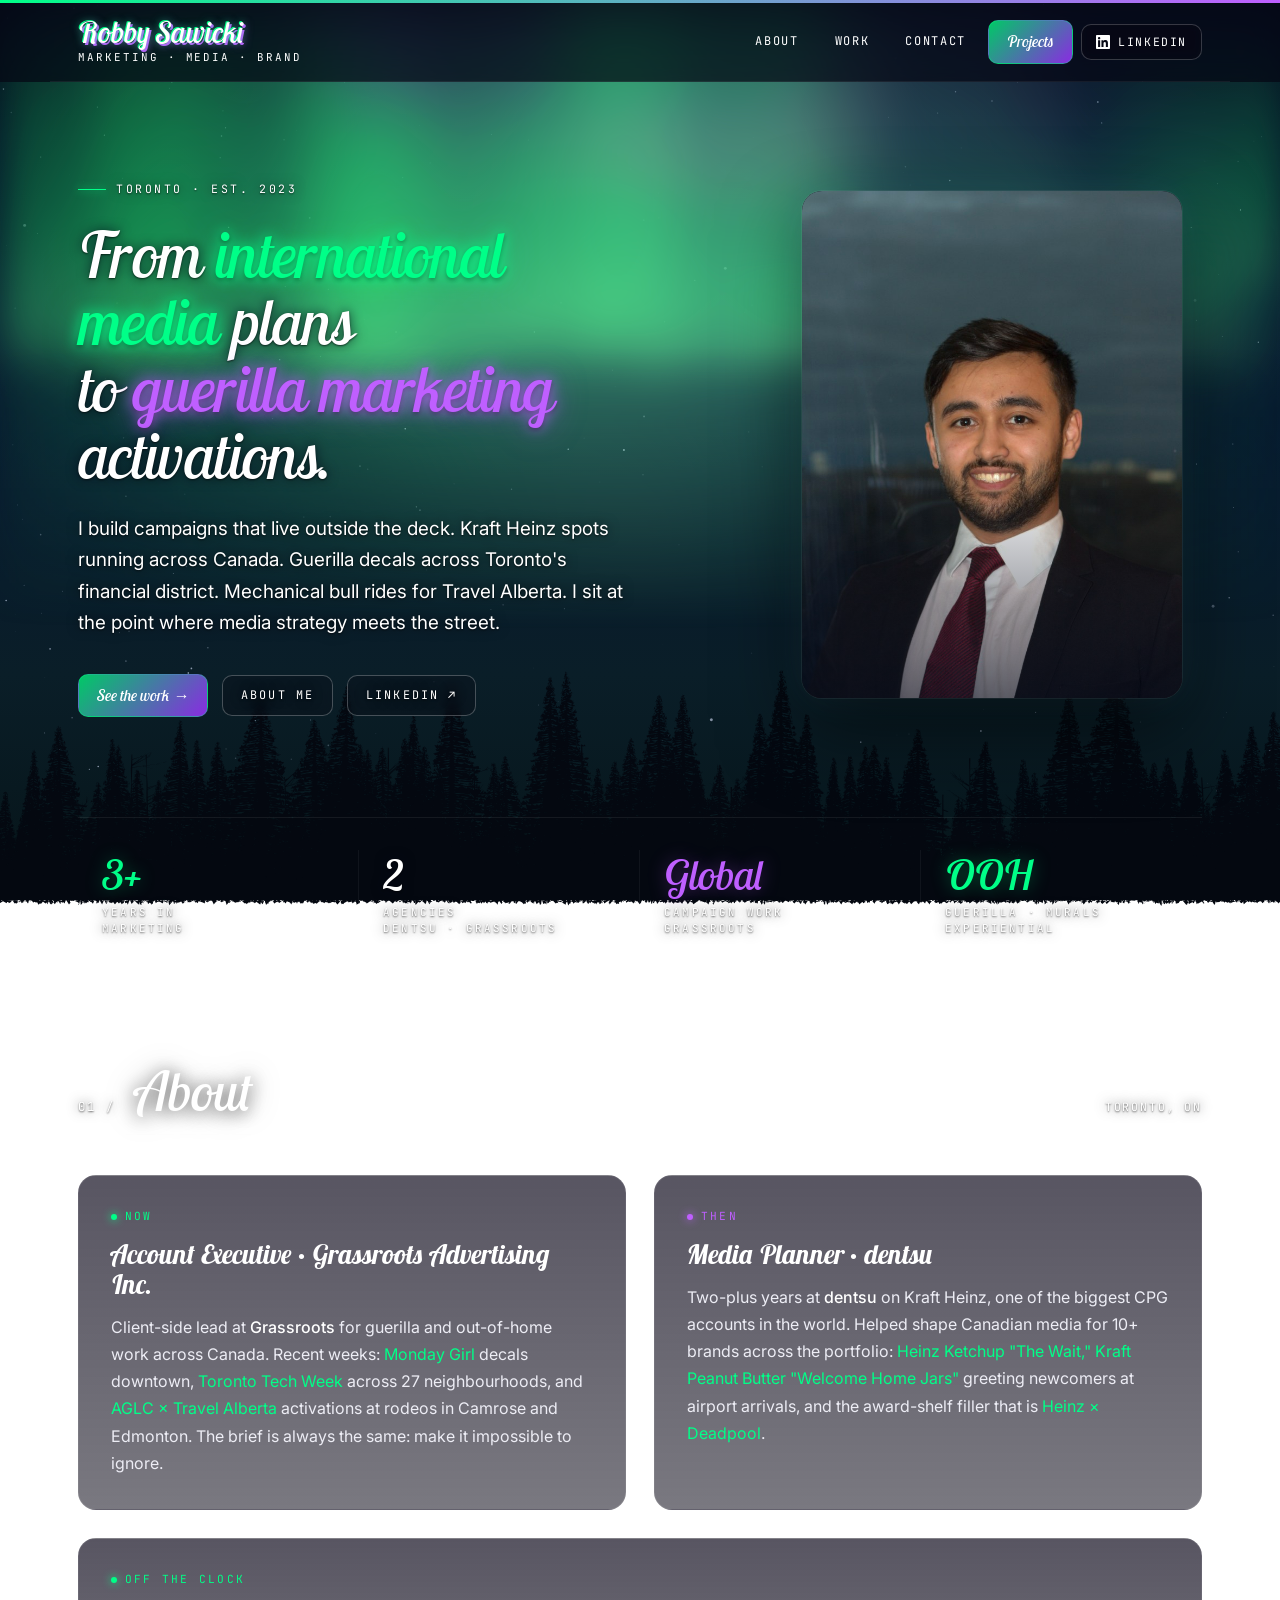
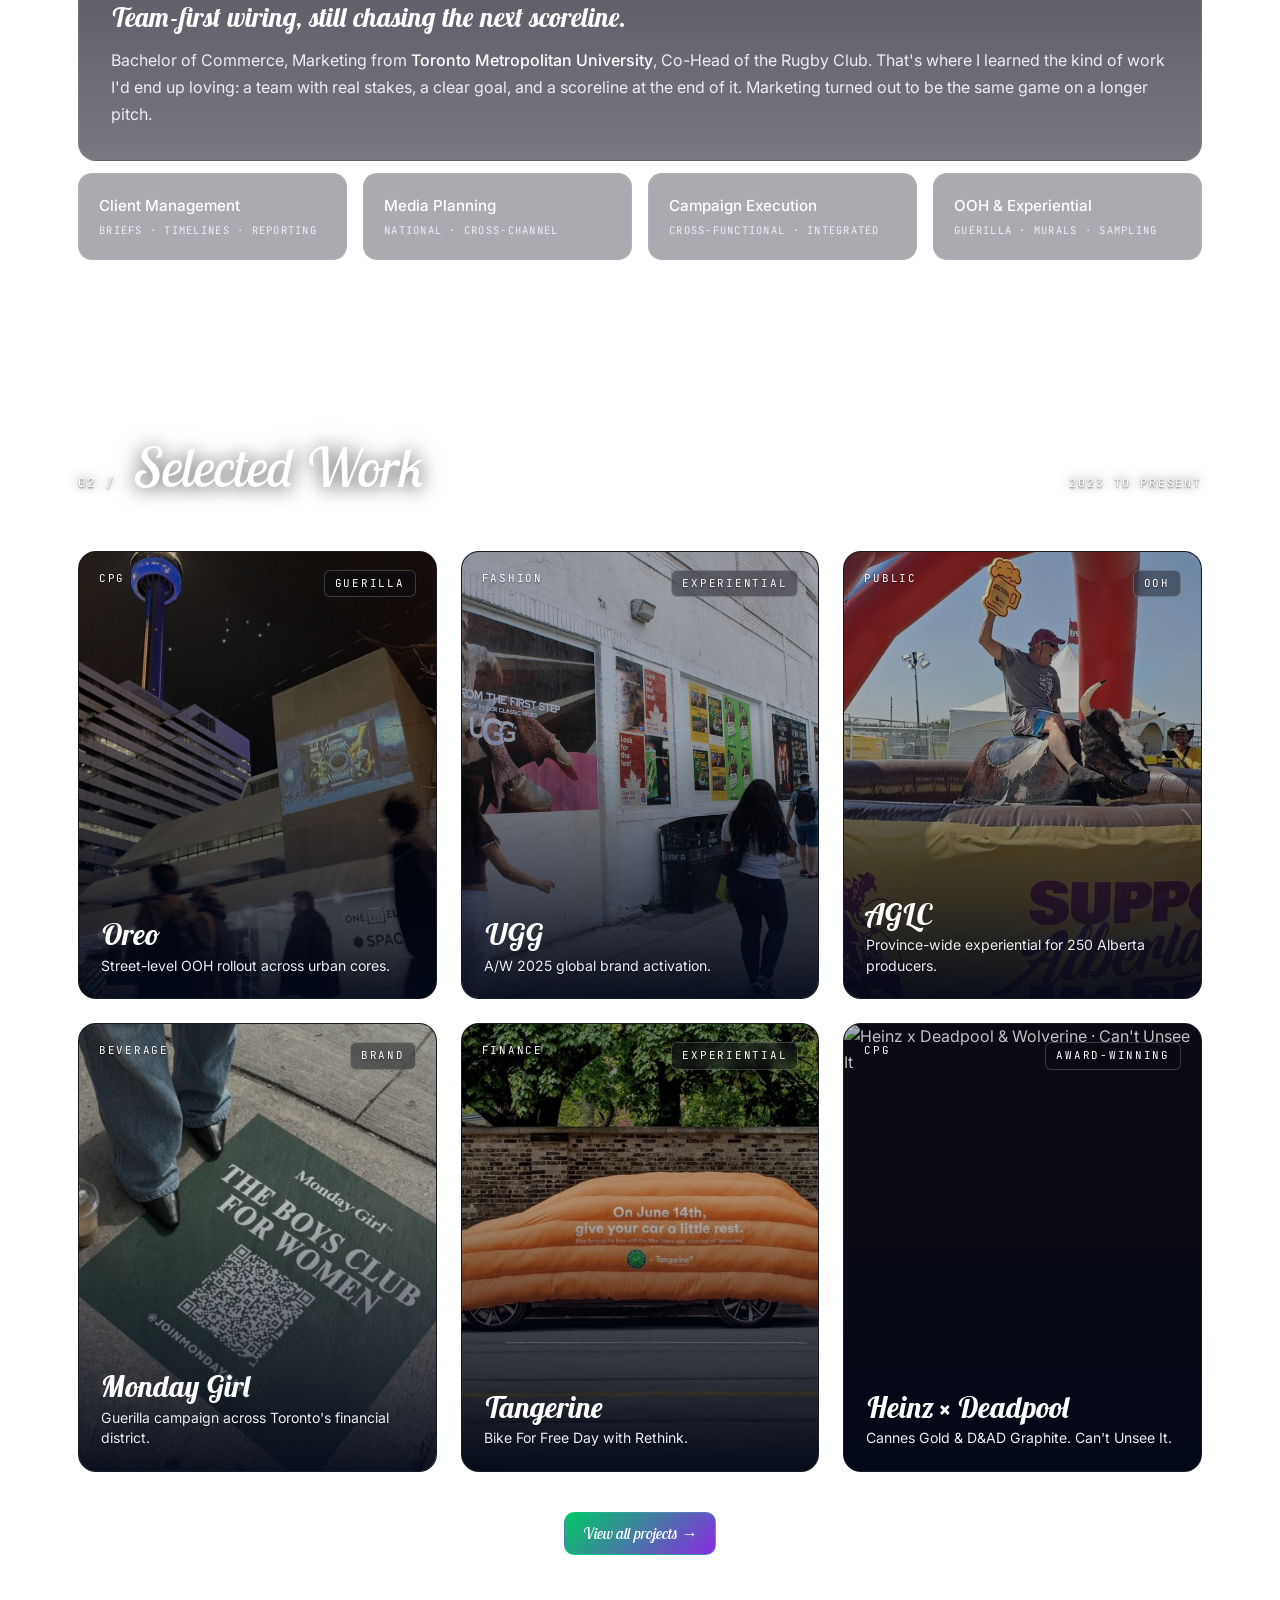
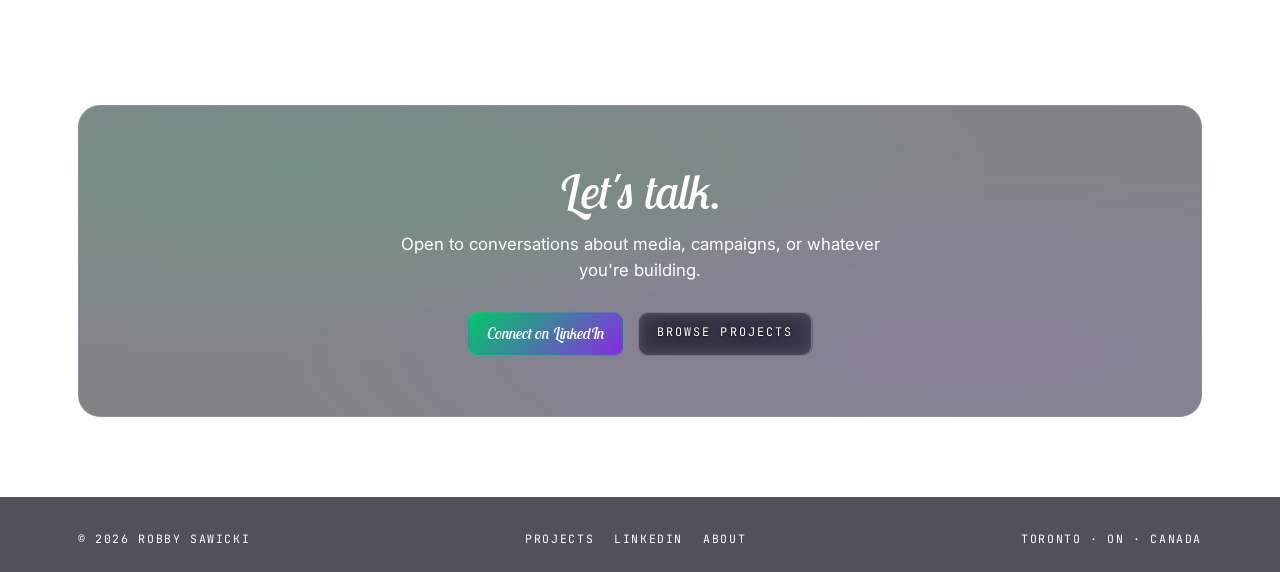
==== index.html @ 37fea734 "Make Robby Sawicki brand name clickable on projects page, link to top of home" ====
<!DOCTYPE html>
<html lang="en">
<head>
    <meta charset="UTF-8">
    <meta name="viewport" content="width=device-width, initial-scale=1.0">
    <title>Robby Sawicki · Marketing Strategy & Brand Work</title>

    <link rel="icon" href="data:image/svg+xml,<svg xmlns='http://www.w3.org/2000/svg' width='128' height='128' viewBox='0 0 128 128'><defs><filter id='g' x='-50%25' y='-50%25' width='200%25' height='200%25'><feDropShadow dx='3' dy='-3' stdDeviation='3' flood-color='%2300ff88' flood-opacity='0.95'/><feDropShadow dx='-3' dy='3' stdDeviation='3' flood-color='%23bf5fff' flood-opacity='0.95'/></filter></defs><circle cx='64' cy='64' r='64' fill='%230a0a0f'/><path d='M59.86 39.29L69.94 37.94L65.44 58.91L67.78 58.91Q70.93 58.91 73.59 57.43Q76.24 55.94 78.22 53.60Q80.20 51.26 81.28 48.38Q82.36 45.50 82.36 42.80L82.36 42.80Q82.36 40.82 81.73 39.02Q81.10 37.22 79.62 35.83Q78.13 34.43 75.61 33.58Q73.09 32.72 69.22 32.72L69.22 32.72Q64.36 32.72 60.04 34.30Q55.72 35.87 52.48 38.80Q49.24 41.72 47.35 45.95Q45.46 50.18 45.46 55.49L45.46 55.49Q45.46 58.64 45.78 59.81Q46.09 60.98 46.54 61.61L46.54 61.61Q44.92 61.61 43.39 61.16Q41.86 60.71 40.65 59.72Q39.43 58.73 38.71 57.16Q37.99 55.58 37.99 53.33L37.99 53.33Q37.99 48.65 40.69 44.38Q43.39 40.10 47.94 36.77Q52.48 33.44 58.33 31.46Q64.18 29.48 70.39 29.48L70.39 29.48Q75.16 29.48 78.85 30.65Q82.54 31.82 85.02 33.80Q87.49 35.78 88.75 38.44Q90.01 41.09 90.01 43.97L90.01 43.97Q90.01 48.20 87.36 52.39Q84.70 56.57 79.66 59.18L79.66 59.18Q83.62 60.08 85.06 62.51Q86.50 64.94 86.50 68.36L86.50 68.36Q86.50 71.06 85.83 74.17Q85.15 77.27 84.30 80.28Q83.44 83.30 82.77 86.05Q82.09 88.79 82.09 90.86L82.09 90.86Q82.09 93.11 83.03 94.73Q83.98 96.35 85.60 96.98L85.60 96.98Q82.72 97.79 80.97 98.15Q79.21 98.51 77.59 98.51L77.59 98.51Q74.17 98.51 72.69 96.62Q71.20 94.73 71.20 92.66L71.20 92.66Q71.20 90.32 72.01 87.31Q72.82 84.29 73.81 81.09Q74.80 77.90 75.61 74.84Q76.42 71.78 76.42 69.35L76.42 69.35Q76.42 65.12 74.58 63.59Q72.73 62.06 69.85 62.06L69.85 62.06Q68.86 62.06 67.33 62.24Q65.80 62.42 64.63 62.69L64.63 62.69L57.34 96.98L47.44 96.98L59.86 39.29Z' fill='white' filter='url(%23g)'/></svg>">

    <link rel="preconnect" href="https://fonts.googleapis.com">
    <link rel="preconnect" href="https://fonts.gstatic.com" crossorigin>
    <link href="https://fonts.googleapis.com/css2?family=Lobster+Two:ital@1&family=Inter:wght@300;400;500;600;700&family=JetBrains+Mono:wght@400;500&display=block" rel="stylesheet">

    <style>
        *, *::before, *::after { box-sizing: border-box; }

        :root {
            --green: #00ff88;
            --purple: #bf5fff;
            --ink-0: #020818;
            --ink-1: #0a1128;
            --ink-2: #110d1f;
            --ink-3: #1a1430;
            --line: #2a2a40;
            --text: #ffffff;
            --text-soft: #ededf5;
            --text-dim: #d8d8e5;
            --outdoor-shadow: 0 1px 2px rgba(0,0,0,0.6), 0 0 12px rgba(2,8,24,0.7);
        }

        /* Floating text — anywhere NOT inside .about-card / .skill / .project-card / .cta-band / .sticky-header / .site-footer gets a shadow for legibility against the aurora */
        .hero .lede, .eyebrow, .stat-num, .stat-label,
        .section-num, .section-meta, .portrait-caption,
        .hero h1, .ghost-btn {
            text-shadow: var(--outdoor-shadow);
        }

        html, body { margin: 0; padding: 0; }

        body {
            background: linear-gradient(180deg, #020818 0%, #041028 15%, #061830 35%, #081a2e 55%, #0a1e28 75%, #061418 100%);
            background-attachment: fixed;
            font-family: 'Inter', sans-serif;
            color: var(--text);
            -webkit-font-smoothing: antialiased;
            line-height: 1.6;
        }

        a { color: inherit; }

        /* Canvas + SVG backgrounds stay identical to original */
        .bg-layer { position: fixed; left: 0; top: 0; pointer-events: none; }

        /* ====== STICKY HEADER ====== */
        .sticky-header::before {
            content: '';
            display: block;
            height: 3px;
            background: linear-gradient(to right, var(--green), var(--purple), var(--green));
            background-size: 200% 100%;
            animation: shimmer 3s linear infinite;
        }

        @keyframes shimmer {
            0%   { background-position: 0% 0%; }
            100% { background-position: 200% 0%; }
        }

        .sticky-header {
            position: sticky;
            top: 0;
            z-index: 100;
            background: rgba(6, 8, 20, 0.72);
            backdrop-filter: blur(14px) saturate(1.2);
            -webkit-backdrop-filter: blur(14px) saturate(1.2);
        }

        .header-container {
            max-width: 1180px;
            margin: 0 auto;
            display: flex;
            justify-content: space-between;
            align-items: center;
            padding: 14px 28px;
            border-bottom: 1px solid rgba(255,255,255,0.06);
        }

        .brand {
            display: flex;
            flex-direction: column;
            gap: 2px;
        }

        .brand-name {
            font-family: 'Lobster Two', serif;
            font-style: italic;
            font-weight: 400;
            font-size: 1.9rem;
            line-height: 1;
            color: #fff;
            text-shadow:
                -1.5px -1.5px 0 var(--green),
                -1.5px -1.5px 8px rgba(0,255,136,0.55),
                 1.5px  1.5px 0 var(--purple),
                 1.5px  1.5px 8px rgba(191,95,255,0.55);
        }

        .brand-tag {
            font-family: 'JetBrains Mono', monospace;
            font-size: 0.68rem;
            letter-spacing: 0.18em;
            text-transform: uppercase;
            color: #ffffff;
        }

        .nav {
            display: flex;
            align-items: center;
            gap: 8px;
        }

        .nav-link {
            font-family: 'JetBrains Mono', monospace;
            font-size: 0.75rem;
            letter-spacing: 0.14em;
            text-transform: uppercase;
            text-decoration: none;
            color: #ffffff;
            padding: 10px 14px;
            border-radius: 8px;
            transition: color 0.25s ease, background 0.25s ease;
        }

        .nav-link:hover { color: #fff; background: rgba(255,255,255,0.04); }

        .neon-btn {
            font-family: 'Lobster Two', serif;
            font-style: italic;
            font-size: 1rem;
            padding: 8px 18px;
            text-decoration: none;
            color: #fff;
            border-radius: 10px;
            background: linear-gradient(135deg, #00c966, #8a2be2);
            border: 1px solid rgba(0,255,136,0.3);
            transition: all 0.3s ease;
            display: inline-flex;
            align-items: center;
            gap: 8px;
        }

        .neon-btn:hover {
            filter: brightness(1.2);
            box-shadow: 0 0 18px rgba(0,255,136,0.6), 0 0 18px rgba(191,95,255,0.6);
            transform: translateY(-2px);
        }

        .linkedin-pill {
            display: inline-flex;
            align-items: center;
            gap: 8px;
            padding: 8px 14px;
            border-radius: 10px;
            border: 1px solid rgba(255,255,255,0.2);
            background: rgba(10,10,20,0.35);
            backdrop-filter: blur(6px);
            font-family: 'JetBrains Mono', monospace;
            font-size: 0.72rem;
            letter-spacing: 0.14em;
            text-transform: uppercase;
            text-decoration: none;
            color: #ffffff;
            transition: all 0.25s ease;
        }
        .linkedin-pill:hover {
            color: #fff;
            border-color: rgba(0,255,136,0.45);
            box-shadow: 0 0 14px rgba(0,255,136,0.25);
        }
        .linkedin-pill svg { width: 14px; height: 14px; }

        /* ====== LAYOUT ====== */
        main { position: relative; z-index: 2; }

        .wrap {
            max-width: 1180px;
            margin: 0 auto;
            padding: 0 28px;
        }

        /* ====== HERO ====== */
        .hero {
            padding: 90px 0 80px;
            display: grid;
            grid-template-columns: 1.35fr 0.9fr;
            gap: 72px;
            align-items: center;
        }

        .eyebrow {
            display: inline-flex;
            align-items: center;
            gap: 10px;
            font-family: 'JetBrains Mono', monospace;
            font-size: 0.72rem;
            letter-spacing: 0.22em;
            text-transform: uppercase;
            color: #ffffff;
            margin-bottom: 22px;
        }
        .eyebrow::before {
            content: '';
            width: 28px;
            height: 1px;
            background: var(--green);
            box-shadow: 0 0 8px var(--green);
        }

        .hero h1 {
            font-family: 'Lobster Two', serif;
            font-style: italic;
            font-weight: 400;
            font-size: clamp(2.6rem, 5vw, 4.4rem);
            line-height: 1.05;
            margin: 0 0 24px;
            color: #fff;
            letter-spacing: -0.01em;
            text-wrap: balance;
        }

        .hero h1 .accent-g {
            color: #00ff88;
            text-shadow:
              0 0 14px rgba(0,255,136,0.9),
              0 0 32px rgba(0,255,136,0.55),
              0 2px 4px rgba(0,0,0,0.5);
        }
        .hero h1 .accent-p {
            color: #bf5fff;
            text-shadow:
              0 0 14px rgba(191,95,255,0.9),
              0 0 32px rgba(191,95,255,0.55),
              0 2px 4px rgba(0,0,0,0.5);
        }

        .hero .lede {
            font-size: 1.18rem;
            line-height: 1.65;
            color: #ffffff;
            max-width: 560px;
            margin: 0 0 36px;
            text-wrap: pretty;
        }

        .hero-cta {
            display: flex;
            gap: 14px;
            flex-wrap: wrap;
            align-items: center;
        }

        .ghost-btn {
            font-family: 'JetBrains Mono', monospace;
            font-size: 0.74rem;
            letter-spacing: 0.18em;
            text-transform: uppercase;
            padding: 10px 18px;
            text-decoration: none;
            color: #ffffff;
            border: 1px solid rgba(255,255,255,0.25);
            background: rgba(10,10,20,0.3);
            backdrop-filter: blur(6px);
            border-radius: 10px;
            transition: all 0.25s ease;
        }
        .ghost-btn:hover {
            color: #fff;
            border-color: rgba(191,95,255,0.45);
            box-shadow: 0 0 14px rgba(191,95,255,0.2);
        }

        /* ====== PORTRAIT ====== */
        .portrait-wrap {
            position: relative;
            aspect-ratio: 3/4;
            max-width: 380px;
            justify-self: center;
            width: 100%;
        }
        .portrait-frame {
            position: absolute;
            inset: 0;
            border-radius: 20px;
            overflow: hidden;
            background: #0a0a14;
            box-shadow:
                0 0 0 1px rgba(255,255,255,0.06),
                0 30px 80px rgba(0,0,0,0.55),
                0 0 40px rgba(0,255,136,0.08),
                0 0 40px rgba(191,95,255,0.08);
        }
        .portrait-frame img {
            width: 100%;
            height: 100%;
            object-fit: cover;
            object-position: center 22%;
            filter: saturate(1.05) contrast(1.03);
        }
        .portrait-frame::after {
            content: '';
            position: absolute;
            inset: 0;
            background: linear-gradient(180deg, transparent 55%, rgba(2,8,24,0.65) 100%);
            pointer-events: none;
        }
        /* corner ticks (disabled) */
        .portrait-wrap::before,
        .portrait-wrap::after {
            content: none;
            position: absolute;
            width: 24px;
            height: 24px;
            border: 1px solid var(--green);
            box-shadow: 0 0 10px rgba(0,255,136,0.35);
        }
        .portrait-wrap::before {
            top: -8px; left: -8px;
            border-right: none; border-bottom: none;
        }
        .portrait-wrap::after {
            bottom: -8px; right: -8px;
            border-left: none; border-top: none;
            border-color: var(--purple);
            box-shadow: 0 0 10px rgba(191,95,255,0.35);
        }

        .portrait-caption {
            position: absolute;
            left: -8px;
            bottom: -40px;
            font-family: 'JetBrains Mono', monospace;
            font-size: 0.7rem;
            letter-spacing: 0.2em;
            text-transform: uppercase;
            color: #ffffff;
        }
        .portrait-caption .dot {
            display: inline-block;
            width: 6px; height: 6px; border-radius: 50%;
            background: var(--green);
            box-shadow: 0 0 10px var(--green);
            margin-right: 8px;
            vertical-align: middle;
            animation: pulse 2.2s ease-in-out infinite;
        }
        @keyframes pulse {
            0%, 100% { opacity: 0.4; }
            50% { opacity: 1; }
        }

        /* ====== STATS STRIP ====== */
        .stats {
            display: grid;
            grid-template-columns: repeat(4, 1fr);
            gap: 0;
            padding: 32px 0;
            border-top: 1px solid rgba(255,255,255,0.07);
            border-bottom: 1px solid rgba(255,255,255,0.07);
            margin-top: 20px;
        }
        .stat {
            padding: 4px 24px;
            border-right: 1px solid rgba(255,255,255,0.05);
        }
        .stat:last-child { border-right: none; }
        .stat-num {
            font-family: 'Lobster Two', serif;
            font-style: italic;
            font-size: 2.6rem;
            line-height: 1;
            color: #fff;
            margin-bottom: 8px;
        }
        .stat-num.g { color: var(--green); text-shadow: 0 0 18px rgba(0,255,136,0.35); }
        .stat-num.p { color: var(--purple); text-shadow: 0 0 18px rgba(191,95,255,0.35); }
        .stat-label {
            font-family: 'JetBrains Mono', monospace;
            font-size: 0.68rem;
            letter-spacing: 0.2em;
            text-transform: uppercase;
            color: #ffffff;
            line-height: 1.5;
        }

        /* ====== SECTION HEADINGS ====== */
        .section {
            padding: 90px 0;
        }

        .section-head {
            display: flex;
            align-items: baseline;
            gap: 20px;
            margin-bottom: 40px;
            padding-bottom: 16px;
            border-bottom: 1px solid rgba(255,255,255,0.08);
        }
        .section-num {
            font-family: 'JetBrains Mono', monospace;
            font-size: 0.78rem;
            letter-spacing: 0.18em;
            color: #ffffff;
        }
        .section-title {
            font-family: 'Lobster Two', serif;
            font-style: italic;
            font-weight: 400;
            font-size: clamp(2.4rem, 4.5vw, 3.4rem);
            line-height: 1;
            margin: 0;
            color: #ffffff;
            text-shadow: 0 2px 18px rgba(0,0,0,0.55), 0 0 30px rgba(0,0,0,0.35);
        }
        .section-meta {
            margin-left: auto;
            font-family: 'JetBrains Mono', monospace;
            font-size: 0.72rem;
            letter-spacing: 0.16em;
            text-transform: uppercase;
            color: #ffffff;
        }

        /* ====== ABOUT ====== */
        .about-grid {
            display: grid;
            grid-template-columns: 1fr 1fr;
            gap: 28px;
        }
        .about-card {
            background: linear-gradient(180deg, rgba(17,13,31,0.7), rgba(12,10,24,0.55));
            border: 1px solid rgba(255,255,255,0.07);
            border-radius: 18px;
            padding: 32px;
            transition: all 0.35s ease;
            backdrop-filter: blur(8px);
            -webkit-backdrop-filter: blur(8px);
        }
        .about-card:hover {
            border-color: rgba(0,255,136,0.22);
            box-shadow: 0 0 28px rgba(0,255,136,0.08), 0 0 28px rgba(191,95,255,0.08);
            transform: translateY(-3px);
        }
        .about-card.wide { grid-column: 1 / -1; }

        .card-label {
            font-family: 'JetBrains Mono', monospace;
            font-size: 0.7rem;
            letter-spacing: 0.2em;
            text-transform: uppercase;
            color: var(--green);
            margin-bottom: 14px;
            display: flex;
            align-items: center;
            gap: 8px;
        }
        .card-label.p { color: var(--purple); }
        .card-label::before {
            content: '';
            width: 6px; height: 6px;
            border-radius: 50%;
            background: currentColor;
            box-shadow: 0 0 8px currentColor;
        }

        .card-title {
            font-family: 'Lobster Two', serif;
            font-style: italic;
            font-size: 1.7rem;
            color: #fff;
            margin: 0 0 14px;
            line-height: 1.1;
        }

        .card-body {
            color: #ededf5;
            font-size: 1rem;
            line-height: 1.7;
            margin: 0;
        }
        .card-body strong { color: #fff; font-weight: 500; }
        .card-body em { font-style: normal; color: var(--green); }

        /* ====== PROJECTS TEASER ====== */
        .projects-grid {
            display: grid;
            grid-template-columns: repeat(3, 1fr);
            gap: 24px;
        }

        .project-card {
            position: relative;
            aspect-ratio: 4/5;
            border-radius: 18px;
            overflow: hidden;
            cursor: pointer;
            background: #0a0a14;
            border: 1px solid rgba(255,255,255,0.06);
            transition: all 0.4s ease;
            text-decoration: none;
            display: block;
        }
        .project-card img {
            position: absolute;
            inset: 0;
            width: 100%; height: 100%;
            object-fit: cover;
            transition: transform 0.7s ease, filter 0.4s ease;
            filter: saturate(0.9) brightness(0.75);
        }
        .project-card::after {
            content: '';
            position: absolute;
            inset: 0;
            background: linear-gradient(180deg, transparent 40%, rgba(2,8,24,0.92) 100%);
            pointer-events: none;
            z-index: 1;
        }
        .project-card:hover img {
            transform: scale(1.05);
            filter: saturate(1.1) brightness(0.95);
        }
        .project-card:hover {
            border-color: rgba(0,255,136,0.3);
            box-shadow: 0 0 30px rgba(0,255,136,0.12), 0 0 30px rgba(191,95,255,0.12);
            transform: translateY(-4px);
        }

        .project-meta {
            position: absolute;
            top: 18px;
            left: 20px;
            right: 20px;
            z-index: 2;
            display: flex;
            justify-content: space-between;
            font-family: 'JetBrains Mono', monospace;
            font-size: 0.68rem;
            letter-spacing: 0.16em;
            text-transform: uppercase;
            color: #ffffff;
            text-shadow: 0 1px 2px rgba(0,0,0,0.5);
        }
        .project-meta .tag {
            padding: 4px 10px;
            border: 1px solid rgba(255,255,255,0.2);
            border-radius: 6px;
            backdrop-filter: blur(6px);
            background: rgba(10,10,20,0.4);
        }

        .project-info {
            position: absolute;
            bottom: 22px;
            left: 22px;
            right: 22px;
            z-index: 2;
        }
        .project-brand {
            font-family: 'Lobster Two', serif;
            font-style: italic;
            font-size: 1.9rem;
            color: #fff;
            margin: 0 0 6px;
            line-height: 1;
        }
        .project-desc {
            font-family: 'Inter', sans-serif;
            font-size: 0.88rem;
            color: #ededf5;
            margin: 0;
            line-height: 1.45;
            text-shadow: 0 1px 2px rgba(0,0,0,0.5);
        }
        .project-arrow {
            position: absolute;
            bottom: 22px;
            right: 22px;
            z-index: 2;
            width: 34px;
            height: 34px;
            border-radius: 50%;
            border: 1px solid rgba(255,255,255,0.2);
            display: flex; align-items: center; justify-content: center;
            color: #fff;
            transition: all 0.3s ease;
            opacity: 0;
            transform: translateX(-6px);
        }
        .project-card:hover .project-arrow {
            opacity: 1;
            transform: translateX(0);
            border-color: var(--green);
            background: rgba(0,255,136,0.12);
            box-shadow: 0 0 14px rgba(0,255,136,0.35);
        }

        .projects-all {
            display: flex;
            justify-content: center;
            margin-top: 40px;
        }

        /* ====== SKILLS ROW ====== */
        .skills {
            display: grid;
            grid-template-columns: repeat(4, 1fr);
            gap: 16px;
            margin-top: 12px;
        }
        .skill {
            padding: 20px;
            border: 1px solid rgba(255,255,255,0.07);
            border-radius: 14px;
            background: rgba(17,13,31,0.35);
            transition: all 0.3s ease;
        }
        .skill:hover {
            border-color: rgba(191,95,255,0.3);
            background: rgba(17,13,31,0.6);
        }
        .skill-name {
            font-family: 'Inter', sans-serif;
            font-weight: 500;
            color: #fff;
            font-size: 0.95rem;
            margin-bottom: 4px;
        }
        .skill-desc {
            font-family: 'JetBrains Mono', monospace;
            font-size: 0.66rem;
            letter-spacing: 0.12em;
            text-transform: uppercase;
            color: #ededf5;
            line-height: 1.5;
        }

        /* ====== CONTACT CTA ====== */
        .cta-band {
            margin: 60px 0 80px;
            padding: 60px 48px;
            border-radius: 22px;
            text-align: center;
            border: 1px solid rgba(255,255,255,0.08);
            background:
                radial-gradient(ellipse at 20% 20%, rgba(0,255,136,0.1), transparent 55%),
                radial-gradient(ellipse at 80% 80%, rgba(191,95,255,0.12), transparent 55%),
                rgba(6,8,20,0.5);
            backdrop-filter: blur(10px);
        }
        .cta-band h3 {
            font-family: 'Lobster Two', serif;
            font-style: italic;
            font-weight: 400;
            font-size: clamp(2rem, 4vw, 3rem);
            margin: 0 0 14px;
            color: #fff;
            line-height: 1.05;
        }
        .cta-band p {
            font-size: 1.05rem;
            color: #ffffff;
            max-width: 520px;
            margin: 0 auto 28px;
        }
        .cta-actions {
            display: inline-flex;
            gap: 14px;
            flex-wrap: wrap;
            justify-content: center;
        }

        /* ====== FOOTER ====== */
        .site-footer {
            position: relative;
            z-index: 2;
            padding: 32px 0 24px;
            border-top: 1px solid rgba(255,255,255,0.06);
            background: rgba(6,8,20,0.7);
            backdrop-filter: blur(10px);
        }
        .footer-row {
            display: flex;
            justify-content: space-between;
            align-items: center;
            max-width: 1180px;
            margin: 0 auto;
            padding: 0 28px;
            font-family: 'JetBrains Mono', monospace;
            font-size: 0.72rem;
            letter-spacing: 0.14em;
            text-transform: uppercase;
            color: #ffffff;
            gap: 20px;
            flex-wrap: wrap;
        }
        .footer-links { display: flex; gap: 20px; }
        .footer-links a { text-decoration: none; color: #ffffff; transition: color 0.25s; }
        .footer-links a:hover { color: var(--green); }

        /* ====== RESPONSIVE ====== */
        @media (max-width: 900px) {
            .hero {
                grid-template-columns: 1fr;
                gap: 48px;
                padding: 60px 0 50px;
            }
            .portrait-wrap { max-width: 300px; }
            .stats { grid-template-columns: repeat(2, 1fr); gap: 24px 0; }
            .stat { border-right: none; }
            .stat:nth-child(odd) { border-right: 1px solid rgba(255,255,255,0.05); }
            .about-grid { grid-template-columns: 1fr; }
            .projects-grid { grid-template-columns: 1fr 1fr; }
            .skills { grid-template-columns: repeat(2, 1fr); }
            .section { padding: 64px 0; }
            .header-container { padding: 12px 18px; }
            .brand-name { font-size: 1.5rem; }
            .brand-tag { display: none; }
            .nav-link { display: none; }
            .wrap { padding: 0 20px; }
        }
        @media (max-width: 560px) {
            .projects-grid { grid-template-columns: 1fr; }
            .skills { grid-template-columns: 1fr; }
            .section-head { flex-wrap: wrap; }
            .section-meta { margin-left: 0; width: 100%; }
            .cta-band { padding: 40px 24px; }
        }
    </style>
</head>
<body id="top">
<!-- Aurora Borealis Background (identical to original) -->
<canvas id="aurora-stars" class="bg-layer" style="width:100%;height:100%;z-index:0;"></canvas>
<canvas id="aurora-bg" class="bg-layer" style="width:100%;height:70vh;z-index:0;filter:blur(22px) saturate(1.15);-webkit-mask-image:linear-gradient(to bottom,black 0%,black 55%,transparent 100%);mask-image:linear-gradient(to bottom,black 0%,black 55%,transparent 100%);"></canvas>
<script>
(function(){
  var sc=document.getElementById('aurora-stars');
  var sctx=sc.getContext('2d');
  var c=document.getElementById('aurora-bg');
  var ctx=c.getContext('2d');
  var W,H,sW,sH,t=0;
  var SCALE=0.35;

  function resize(){
    W=window.innerWidth; H=window.innerHeight;
    sc.width=W; sc.height=H;
    var bgH=H*0.7;
    sW=Math.round(W*SCALE); sH=Math.round(bgH*SCALE);
    c.width=sW; c.height=sH;
  }
  resize();
  window.addEventListener('resize',resize);

  var stars=[];
  // Celestial pole BELOW the horizon (southern-sky effect): stars sweep
  // in arcs that cross the sky from one side to the other.
  var POLE = { x: 0.5, y: 1.35 };  // center-bottom, well below viewport
  var ROT_SPEED = 0.0000045;       // very slow, realistic drift

  // Pre-compute a generous max radius so annulus fully covers the visible sky
  // (furthest corner from pole). We'll use normalized-x units scaled by W.
  function maxVisibleRadius(){
    var aspect = (typeof W !== 'undefined' && W) ? (H/W) : 0.6;
    var corners = [[0,0],[1,0],[0,0.9],[1,0.9]];
    var max=0;
    for(var k=0;k<corners.length;k++){
      var dx=corners[k][0]-POLE.x;
      var dy=(corners[k][1]-POLE.y)/aspect; // convert screen y back to "x-units"
      var r=Math.sqrt(dx*dx+dy*dy);
      if(r>max) max=r;
    }
    return max;
  }

  // Twinkler array (declared before reseedAll references it)
  var twinklers=[];

  // Seed stars UNIFORMLY in polar space so rotational density is constant.
  // Uniform area: r = maxR * sqrt(rand). Angle: full 0..2π (we cull offscreen at draw time).
  var MAX_R = 1.8; // generous; recalc at first resize
  function seedStars(count, sizeMin, sizeMax, alphaMin, alphaMax, twMin, twRange){
    var out=[];
    for(var i=0;i<count;i++){
      var r0 = MAX_R * Math.sqrt(Math.random());
      var a0 = Math.random() * Math.PI*2;
      out.push({
        r0:r0, a0:a0,
        size: Math.random()*(sizeMax-sizeMin)+sizeMin,
        a: Math.random()*(alphaMax-alphaMin)+alphaMin,
        tw: Math.random()*twRange+twMin,
        tp: Math.random()*Math.PI*2
      });
    }
    return out;
  }
  // We'll reseed after first resize so MAX_R is correct:
  function reseedAll(){
    MAX_R = maxVisibleRadius();
    stars.length=0;
    var base = seedStars(6000, 0.15, 0.85, 0.3, 0.85, 0.003, 0.012);
    var bright = seedStars(240, 0.9, 1.5, 0.6, 0.9, 0.004, 0.015);
    for(var k=0;k<base.length;k++) stars.push(base[k]);
    for(var k=0;k<bright.length;k++) stars.push(bright[k]);
    // twinklers
    twinklers.length=0;
    for(var i=0;i<28;i++){
      var r0 = MAX_R * Math.sqrt(Math.random());
      var a0 = Math.random() * Math.PI*2;
      twinklers.push({
        r0:r0, a0:a0,
        size:Math.random()*0.4+0.8,
        period: Math.random()*8000+7000,
        phase: Math.random()*Math.PI*2,
        burst: Math.random()*0.25+0.55,
        hue: 'w'
      });
    }
  }

  // Initial seed + reseed on resize so MAX_R matches current viewport
  reseedAll();
  window.addEventListener('resize', reseedAll);

  // --- Shooting stars (rare, faint meteors) ---
  var meteors=[];
  var nextMeteorAt = performance.now() + 8000 + Math.random()*10000;
  function spawnMeteor(){
    var angle = (Math.PI/180) * (15 + Math.random()*35);
    var speed = 0.0011 + Math.random()*0.0006;
    var startX = Math.random()*0.6 - 0.1;
    var startY = Math.random()*0.35 - 0.05;
    meteors.push({
      x: startX, y: startY,
      vx: Math.cos(angle)*speed,
      vy: Math.sin(angle)*speed,
      life: 0,
      maxLife: 700 + Math.random()*500,
      len: 0.08 + Math.random()*0.08,
      width: 0.7 + Math.random()*0.5,
      bornAt: performance.now()
    });
    nextMeteorAt = performance.now() + 18000 + Math.random()*30000;  // 18–48s between — rare
  }

  // ============================================================
  // REALISTIC AURORA — 60/30/10 palette (60% green, 30% purple
  // fringe at curtain tops, 10% pink hotspots). Strong vertical
  // rays with fold clusters, very slow drift.
  // ============================================================
  var curtains=[
    // PRIMARY green curtain (main display, bright green core, purple top fringe)
    {yBase:0.38, waveA:0.10, waveF:0.55, waveS:0.035, rayLen:0.82, brightS:0.05, brightF:0.9, brightOff:0,
     cBot:[120,255,150], cMid:[45,220,110], cTop:[140,80,200], alpha:1.30, kind:'green'},
    // SECONDARY green curtain (slightly higher, offset folds)
    {yBase:0.32, waveA:0.09, waveF:0.40, waveS:0.028, rayLen:0.88, brightS:0.04, brightF:0.7, brightOff:1.8,
     cBot:[90,240,130], cMid:[40,200,100], cTop:[160,90,210], alpha:1.00, kind:'green'},
    // TERTIARY lower green glow (diffuse, near horizon)
    {yBase:0.52, waveA:0.06, waveF:0.70, waveS:0.045, rayLen:0.42, brightS:0.06, brightF:1.1, brightOff:3.2,
     cBot:[150,255,170], cMid:[70,230,140], cTop:[80,200,130], alpha:0.70, kind:'green'},
    // RARE pink hotspot curtain — thin, only occasionally bright (10% of the palette)
    {yBase:0.28, waveA:0.07, waveF:0.80, waveS:0.050, rayLen:0.35, brightS:0.08, brightF:1.4, brightOff:2.3,
     cBot:[255,140,180], cMid:[240,110,180], cTop:[200,90,190], alpha:0.45, kind:'pink'}
  ];

  var numRays=90;
  var lastFrame=0;
  var FPS_INTERVAL=1000/24;

  function draw(now){
    requestAnimationFrame(draw);
    var elapsed=now-lastFrame;
    if(elapsed<FPS_INTERVAL) return;
    lastFrame=now-(elapsed%FPS_INTERVAL);
    t+=0.0012;  // much slower drift — curtains hold shape for a long time

    sctx.clearRect(0,0,W,H);
    // rotation angle for celestial pole effect
    var rot = now * ROT_SPEED;
    var poleX = POLE.x * W;
    var poleY = POLE.y * H;
    for(var i=0;i<stars.length;i++){
      var s=stars[i]; s.tp+=s.tw;
      var ang = s.a0 + rot;
      var rx = poleX + Math.cos(ang) * s.r0 * W;
      var ry = poleY + Math.sin(ang) * s.r0 * W * (H/W); // preserve original y-scale
      // skip stars that rotate off the visible sky
      if(ry > H*0.88) continue;
      sctx.fillStyle='rgba(220,230,255,'+(s.a*(0.5+0.5*Math.sin(s.tp)))+')';
      sctx.beginPath();sctx.arc(rx,ry,s.size,0,Math.PI*2);sctx.fill();
    }

    // --- Subtle twinklers: gentle brightness scintillation, no sparkle cross ---
    for(var i=0;i<twinklers.length;i++){
      var tw=twinklers[i];
      var p=((now+tw.phase*1000)%tw.period)/tw.period;
      var intensity;
      if(p<tw.burst) { intensity = 0.25; }
      else {
        var q=(p-tw.burst)/(1-tw.burst);
        intensity = 0.25 + Math.pow(Math.sin(q*Math.PI),2.0) * 0.55;
      }
      var ang = tw.a0 + rot;
      var px = poleX + Math.cos(ang) * tw.r0 * W;
      var py = poleY + Math.sin(ang) * tw.r0 * W * (H/W);
      if(py > H*0.88) continue;
      var col='235,240,255';
      if(intensity>0.55){
        var g=sctx.createRadialGradient(px,py,0,px,py,tw.size*6);
        g.addColorStop(0,'rgba('+col+','+((intensity-0.5)*0.35)+')');
        g.addColorStop(1,'rgba('+col+',0)');
        sctx.fillStyle=g;
        sctx.beginPath();sctx.arc(px,py,tw.size*6,0,Math.PI*2);sctx.fill();
      }
      sctx.fillStyle='rgba('+col+','+Math.min(1,intensity)+')';
      sctx.beginPath();sctx.arc(px,py,tw.size,0,Math.PI*2);sctx.fill();
    }

    // --- Shooting stars (subtle) ---
    if(now >= nextMeteorAt) spawnMeteor();
    for(var i=meteors.length-1;i>=0;i--){
      var m=meteors[i];
      var age = now - m.bornAt;
      if(age > m.maxLife){ meteors.splice(i,1); continue; }
      var dt = elapsed;
      m.x += m.vx * dt;
      m.y += m.vy * dt;
      var t01 = age/m.maxLife;
      var fade = Math.sin(t01*Math.PI) * 0.55;  // max 0.55 opacity
      var hx=m.x*W, hy=m.y*H;
      var tx=(m.x - m.vx*1000*m.len)*W;
      var ty=(m.y - m.vy*1000*m.len)*H;
      var grad=sctx.createLinearGradient(hx,hy,tx,ty);
      grad.addColorStop(0,'rgba(235,240,255,'+fade+')');
      grad.addColorStop(0.3,'rgba(210,220,240,'+(fade*0.4)+')');
      grad.addColorStop(1,'rgba(210,220,240,0)');
      sctx.strokeStyle=grad;
      sctx.lineWidth=m.width;
      sctx.lineCap='round';
      sctx.beginPath(); sctx.moveTo(hx,hy); sctx.lineTo(tx,ty); sctx.stroke();
    }

    ctx.clearRect(0,0,sW,sH);
    for(var ci=0;ci<curtains.length;ci++){
      var cu=curtains[ci];
      // Cluster phase for this curtain — controls where bright ray-folds appear.
      // Folds shift very slowly across the curtain over time.
      var foldShift = t*cu.brightS*0.6 + cu.brightOff;
      for(var i=0;i<numRays;i++){
        var nx=i/numRays;
        var jitter=Math.sin(i*12.9898+ci*78.233)*0.35;
        var x=(nx+jitter/numRays*0.45)*sW;
        // Ridge: the curtain's bottom edge — gently folded
        var ridge=cu.yBase
          +Math.sin(nx*Math.PI*2*cu.waveF + t*cu.waveS)*cu.waveA
          +Math.sin(nx*Math.PI*3.1*cu.waveF + t*cu.waveS*0.7 + 1.5)*cu.waveA*0.55
          +Math.sin(nx*Math.PI*7.3*cu.waveF + t*cu.waveS*0.4 + 3.8)*cu.waveA*0.22
          +Math.sin(nx*Math.PI*13.7*cu.waveF + t*cu.waveS*0.25 + ci*2.3)*cu.waveA*0.10;
        var ridgeY=ridge*sH;
        // Ray height varies per-ray (natural fold structure)
        var rayH=cu.rayLen*sH
          *(0.78+0.22*Math.sin(nx*Math.PI*3.3+t*0.08+ci*2.1))
          *(0.90+0.16*Math.sin(i*2.7+ci*5.7+t*0.10));

        // === Cluster/fold brightness ===
        // Real aurora has clusters of bright rays every 10-20° of sky, with
        // dark gaps between. We use a multi-scale noise to create 4-8 clusters
        // per curtain that slowly drift.
        var clusterLarge = Math.sin(nx*Math.PI*2.2 - foldShift)*0.5+0.5;  // 2-3 big clusters
        var clusterMed   = Math.sin(nx*Math.PI*5.5 - foldShift*1.4 + 1.7)*0.5+0.5; // finer
        var clusterFine  = Math.sin(nx*Math.PI*13.0 - foldShift*0.8 + 3.1)*0.5+0.5; // per-ray
        // Combine — rays are ONLY bright where clusters align (sharp peaks)
        var fold = Math.pow(clusterLarge, 1.8) * (0.4 + 0.6*clusterMed) * (0.55 + 0.45*clusterFine);
        // Per-ray jitter for natural variation
        fold *= (0.75 + 0.35*Math.sin(i*1.8+ci*3.3+t*0.06));
        // Global slow breathing of the whole curtain
        fold *= (0.72+0.32*Math.sin(t*0.04+ci*1.2));
        var bright = Math.max(0, Math.min(fold, 1.15));

        var a=cu.alpha*bright*1.15;
        if(a<0.025) continue;
        // Ray width — slightly varied for organic look
        var widthJit=1.4+0.5*Math.abs(Math.sin(i*5.1+ci*3.7+t*0.03));
        var rayW=(sW/numRays+1)*widthJit;
        var grad=ctx.createLinearGradient(x,ridgeY+rayH*0.25,x,ridgeY-rayH);
        var cB=cu.cBot,cM=cu.cMid,cT=cu.cTop;
        if(cu.kind==='green'){
          // Green curtain: bright green core, fade to teal, then purple fringe ONLY at top 20%
          grad.addColorStop(0,    'rgba('+cB[0]+','+cB[1]+','+cB[2]+',0)');
          grad.addColorStop(0.08, 'rgba('+cB[0]+','+cB[1]+','+cB[2]+','+(a*0.75)+')');
          grad.addColorStop(0.28, 'rgba('+cM[0]+','+cM[1]+','+cM[2]+','+(a)+')');
          grad.addColorStop(0.60, 'rgba('+cM[0]+','+cM[1]+','+cM[2]+','+(a*0.6)+')');
          grad.addColorStop(0.82, 'rgba('+cT[0]+','+cT[1]+','+cT[2]+','+(a*0.28)+')');
          grad.addColorStop(1,    'rgba('+cT[0]+','+cT[1]+','+cT[2]+',0)');
        } else {
          // Pink hotspot: smooth falloff, mostly concentrated mid-ray
          grad.addColorStop(0,    'rgba('+cB[0]+','+cB[1]+','+cB[2]+',0)');
          grad.addColorStop(0.2,  'rgba('+cB[0]+','+cB[1]+','+cB[2]+','+(a*0.5)+')');
          grad.addColorStop(0.5,  'rgba('+cM[0]+','+cM[1]+','+cM[2]+','+(a*0.75)+')');
          grad.addColorStop(0.85, 'rgba('+cT[0]+','+cT[1]+','+cT[2]+','+(a*0.2)+')');
          grad.addColorStop(1,    'rgba('+cT[0]+','+cT[1]+','+cT[2]+',0)');
        }
        ctx.fillStyle=grad;
        ctx.fillRect(x,ridgeY-rayH,rayW,rayH*1.25);
      }
    }

    // ============ HORIZON GREEN GLOW (main atmospheric wash — 60%) ============
    var hga=0.38+0.10*Math.sin(t*0.03);
    var hg=ctx.createRadialGradient(sW*0.5,sH*0.88,0,sW*0.5,sH*0.88,sW*0.75);
    hg.addColorStop(0,'rgba(140,255,160,'+hga+')');
    hg.addColorStop(0.25,'rgba(80,230,130,'+(hga*0.75)+')');
    hg.addColorStop(0.55,'rgba(40,180,100,'+(hga*0.32)+')');
    hg.addColorStop(1,'rgba(0,0,0,0)');
    ctx.fillStyle=hg;ctx.fillRect(0,0,sW,sH);

    // Mid-sky secondary green wash (low and wide)
    var mga=0.22+0.08*Math.sin(t*0.025+1.2);
    var mg=ctx.createRadialGradient(sW*0.35,sH*0.55,0,sW*0.35,sH*0.55,sW*0.55);
    mg.addColorStop(0,'rgba(90,230,140,'+mga+')');
    mg.addColorStop(0.5,'rgba(60,200,120,'+(mga*0.45)+')');
    mg.addColorStop(1,'rgba(0,0,0,0)');
    ctx.fillStyle=mg;ctx.fillRect(0,0,sW,sH);

    // ============ PURPLE FRINGE (30% — top of curtains only) ============
    var pga=0.16+0.06*Math.sin(t*0.028+2.4);
    var pg=ctx.createRadialGradient(sW*0.55,sH*0.18,0,sW*0.55,sH*0.18,sW*0.55);
    pg.addColorStop(0,'rgba(150,75,210,'+pga+')');
    pg.addColorStop(0.5,'rgba(110,55,180,'+(pga*0.5)+')');
    pg.addColorStop(1,'rgba(0,0,0,0)');
    ctx.fillStyle=pg;ctx.fillRect(0,0,sW,sH);

    // ============ PINK HOTSPOT (10% — rare warm accent) ============
    var rga=0.08+0.05*Math.sin(t*0.038+4.1);
    if(rga>0.04){
      var rg=ctx.createRadialGradient(sW*0.68,sH*0.32,0,sW*0.68,sH*0.32,sW*0.35);
      rg.addColorStop(0,'rgba(255,130,180,'+rga+')');
      rg.addColorStop(0.6,'rgba(220,100,170,'+(rga*0.4)+')');
      rg.addColorStop(1,'rgba(0,0,0,0)');
      ctx.fillStyle=rg;ctx.fillRect(0,0,sW,sH);
    }
  }
  requestAnimationFrame(draw);
})();
</script>

<!-- Realistic SVG treeline silhouette -->
<svg id="treeline-svg" style="position:fixed;bottom:0;left:0;width:100%;height:50vh;z-index:1;pointer-events:none;overflow:visible;display:block;" preserveAspectRatio="none"></svg>
<script src="treeline.js"></script>

<!-- ======================== HEADER ======================== -->
<div class="sticky-header">
  <div class="header-container">
    <div class="brand">
      <span class="brand-name">Robby Sawicki</span>
      <span class="brand-tag">Marketing · Media · Brand</span>
    </div>
    <nav class="nav">
      <a href="#about" class="nav-link">About</a>
      <a href="#work" class="nav-link">Work</a>
      <a href="#contact" class="nav-link">Contact</a>
      <a href="projects.html" class="neon-btn">Projects</a>
      <a href="https://www.linkedin.com/in/robbysawicki/" target="_blank" rel="noopener noreferrer" class="linkedin-pill">
        <svg viewBox="0 0 24 24" fill="currentColor"><path d="M20.45 20.45h-3.55v-5.57c0-1.33-.02-3.04-1.85-3.04-1.86 0-2.14 1.45-2.14 2.94v5.67H9.36V9h3.41v1.56h.05c.47-.9 1.63-1.85 3.36-1.85 3.6 0 4.26 2.37 4.26 5.45v6.29zM5.34 7.43a2.06 2.06 0 110-4.12 2.06 2.06 0 010 4.12zm1.78 13.02H3.56V9h3.56v11.45zM22.23 0H1.77C.79 0 0 .77 0 1.72v20.56C0 23.23.79 24 1.77 24h20.46C23.21 24 24 23.23 24 22.28V1.72C24 .77 23.21 0 22.23 0z"/></svg>
        LinkedIn
      </a>
    </nav>
  </div>
</div>

<main>
  <div class="wrap">

    <!-- ======================== HERO ======================== -->
    <section class="hero">
      <div>
        <div class="eyebrow">Toronto · Est. 2023</div>
        <h1>
          From <span class="accent-g">international media</span> plans<br>
          to <span class="accent-p">guerilla marketing</span><br>
          activations.
        </h1>
        <p class="lede">
          I build campaigns that live outside the deck. Kraft Heinz spots running across Canada. Guerilla decals across Toronto's financial district. Mechanical bull rides for Travel Alberta. I sit at the point where media strategy meets the street.
        </p>
        <div class="hero-cta">
          <a href="projects.html" class="neon-btn">See the work →</a>
          <a href="#about" class="ghost-btn">About Me</a>
          <a href="https://www.linkedin.com/in/robbysawicki/" target="_blank" rel="noopener" class="ghost-btn">LinkedIn ↗</a>
        </div>
      </div>

      <div class="portrait-wrap">
        <div class="portrait-frame">
          <img src="robby.jpg" alt="Robby Sawicki portrait">
        </div>
      </div>
    </section>

    <!-- ======================== STATS ======================== -->
    <section class="stats">
      <div class="stat">
        <div class="stat-num g">3+</div>
        <div class="stat-label">Years in<br>Marketing</div>
      </div>
      <div class="stat">
        <div class="stat-num">2</div>
        <div class="stat-label">Agencies<br>dentsu · Grassroots</div>
      </div>
      <div class="stat">
        <div class="stat-num p">Global</div>
        <div class="stat-label">Campaign Work<br>Grassroots</div>
      </div>
      <div class="stat">
        <div class="stat-num g">OOH</div>
        <div class="stat-label">Guerilla · Murals<br>Experiential</div>
      </div>
    </section>

    <!-- ======================== ABOUT ======================== -->
    <section id="about" class="section">
      <div class="section-head">
        <span class="section-num">01 /</span>
        <h2 class="section-title">About</h2>
        <span class="section-meta">Toronto, ON</span>
      </div>

      <div class="about-grid">
        <div class="about-card">
          <div class="card-label">Now</div>
          <h3 class="card-title">Account Executive · Grassroots Advertising Inc.</h3>
          <p class="card-body">
            Client-side lead at <strong>Grassroots</strong> for guerilla and out-of-home work across Canada. Recent weeks: <em>Monday Girl</em> decals downtown, <em>Toronto Tech Week</em> across 27 neighbourhoods, and <em>AGLC × Travel Alberta</em> activations at rodeos in Camrose and Edmonton. The brief is always the same: make it impossible to ignore.
          </p>
        </div>
        <div class="about-card">
          <div class="card-label p">Then</div>
          <h3 class="card-title">Media Planner · dentsu</h3>
          <p class="card-body">
            Two-plus years at <strong>dentsu</strong> on Kraft Heinz, one of the biggest CPG accounts in the world. Helped shape Canadian media for 10+ brands across the portfolio: <em>Heinz Ketchup "The Wait,"</em> <em>Kraft Peanut Butter "Welcome Home Jars"</em> greeting newcomers at airport arrivals, and the award-shelf filler that is <em>Heinz × Deadpool</em>.
          </p>
        </div>
        <div class="about-card wide">
          <div class="card-label">Off the Clock</div>
          <h3 class="card-title">Team-first wiring, still chasing the next scoreline.</h3>
          <p class="card-body">
            Bachelor of Commerce, Marketing from <strong>Toronto Metropolitan University</strong>, Co-Head of the Rugby Club. That's where I learned the kind of work I'd end up loving: a team with real stakes, a clear goal, and a scoreline at the end of it. Marketing turned out to be the same game on a longer pitch.
          </p>
        </div>
      </div>

      <div class="skills">
        <div class="skill"><div class="skill-name">Client Management</div><div class="skill-desc">Briefs · Timelines · Reporting</div></div>
        <div class="skill"><div class="skill-name">Media Planning</div><div class="skill-desc">National · Cross-Channel</div></div>
        <div class="skill"><div class="skill-name">Campaign Execution</div><div class="skill-desc">Cross-Functional · Integrated</div></div>
        <div class="skill"><div class="skill-name">OOH &amp; Experiential</div><div class="skill-desc">Guerilla · Murals · Sampling</div></div>
      </div>
    </section>

    <!-- ======================== WORK ======================== -->
    <section id="work" class="section">
      <div class="section-head">
        <span class="section-num">02 /</span>
        <h2 class="section-title">Selected Work</h2>
        <span class="section-meta">2023 to Present</span>
      </div>

      <div class="projects-grid">
        <a href="projects.html" class="project-card">
          <img src="images/Oreo 1.jpg" alt="Oreo campaign">
          <div class="project-meta">
            <span>CPG</span>
            <span class="tag">Guerilla</span>
          </div>
          <div class="project-info">
            <h4 class="project-brand">Oreo</h4>
            <p class="project-desc">Street-level OOH rollout across urban cores.</p>
          </div>
          <div class="project-arrow">→</div>
        </a>

        <a href="projects.html" class="project-card">
          <img src="images/UGG 1.JPG" alt="UGG campaign">
          <div class="project-meta">
            <span>Fashion</span>
            <span class="tag">Experiential</span>
          </div>
          <div class="project-info">
            <h4 class="project-brand">UGG</h4>
            <p class="project-desc">A/W 2025 global brand activation.</p>
          </div>
          <div class="project-arrow">→</div>
        </a>

        <a href="projects.html" class="project-card">
          <img src="images/aglc-1.jpg" alt="AGLC campaign">
          <div class="project-meta">
            <span>Public</span>
            <span class="tag">OOH</span>
          </div>
          <div class="project-info">
            <h4 class="project-brand">AGLC</h4>
            <p class="project-desc">Province-wide experiential for 250 Alberta producers.</p>
          </div>
          <div class="project-arrow">→</div>
        </a>

        <a href="projects.html" class="project-card">
          <img src="images/Good MG Pic.jpg" alt="Monday Girl campaign">
          <div class="project-meta">
            <span>Beverage</span>
            <span class="tag">Brand</span>
          </div>
          <div class="project-info">
            <h4 class="project-brand">Monday Girl</h4>
            <p class="project-desc">Guerilla campaign across Toronto's financial district.</p>
          </div>
          <div class="project-arrow">→</div>
        </a>

        <a href="projects.html" class="project-card">
          <img src="images/tangerine-bike-day.jpg" alt="Tangerine Bike Day">
          <div class="project-meta">
            <span>Finance</span>
            <span class="tag">Experiential</span>
          </div>
          <div class="project-info">
            <h4 class="project-brand">Tangerine</h4>
            <p class="project-desc">Bike For Free Day with Rethink.</p>
          </div>
          <div class="project-arrow">→</div>
        </a>

        <a href="projects.html" class="project-card">
          <img src="https://i.ytimg.com/vi/eN2rNIgy9JQ/hqdefault.jpg" alt="Heinz x Deadpool &amp; Wolverine · Can't Unsee It">
          <div class="project-meta">
            <span>CPG</span>
            <span class="tag">Award-Winning</span>
          </div>
          <div class="project-info">
            <h4 class="project-brand">Heinz × Deadpool</h4>
            <p class="project-desc">Cannes Gold &amp; D&amp;AD Graphite. Can't Unsee It.</p>
          </div>
          <div class="project-arrow">→</div>
        </a>
      </div>

      <div class="projects-all">
        <a href="projects.html" class="neon-btn">View all projects →</a>
      </div>
    </section>

    <!-- ======================== CONTACT ======================== -->
    <section id="contact" class="cta-band">
      <h3>Let's talk.</h3>
      <p>Open to conversations about media, campaigns, or whatever you're building.</p>
      <div class="cta-actions">
        <a href="https://www.linkedin.com/in/robbysawicki/" target="_blank" rel="noopener" class="neon-btn">Connect on LinkedIn</a>
        <a href="projects.html" class="ghost-btn">Browse Projects</a>
      </div>
    </section>

  </div>
</main>

<footer class="site-footer">
  <div class="footer-row">
    <div>© 2026 Robby Sawicki</div>
    <div class="footer-links">
      <a href="projects.html">Projects</a>
      <a href="https://www.linkedin.com/in/robbysawicki/" target="_blank" rel="noopener">LinkedIn</a>
      <a href="#about">About</a>
    </div>
    <div>Toronto · ON · Canada</div>
  </div>
</footer>

</body>
</html>
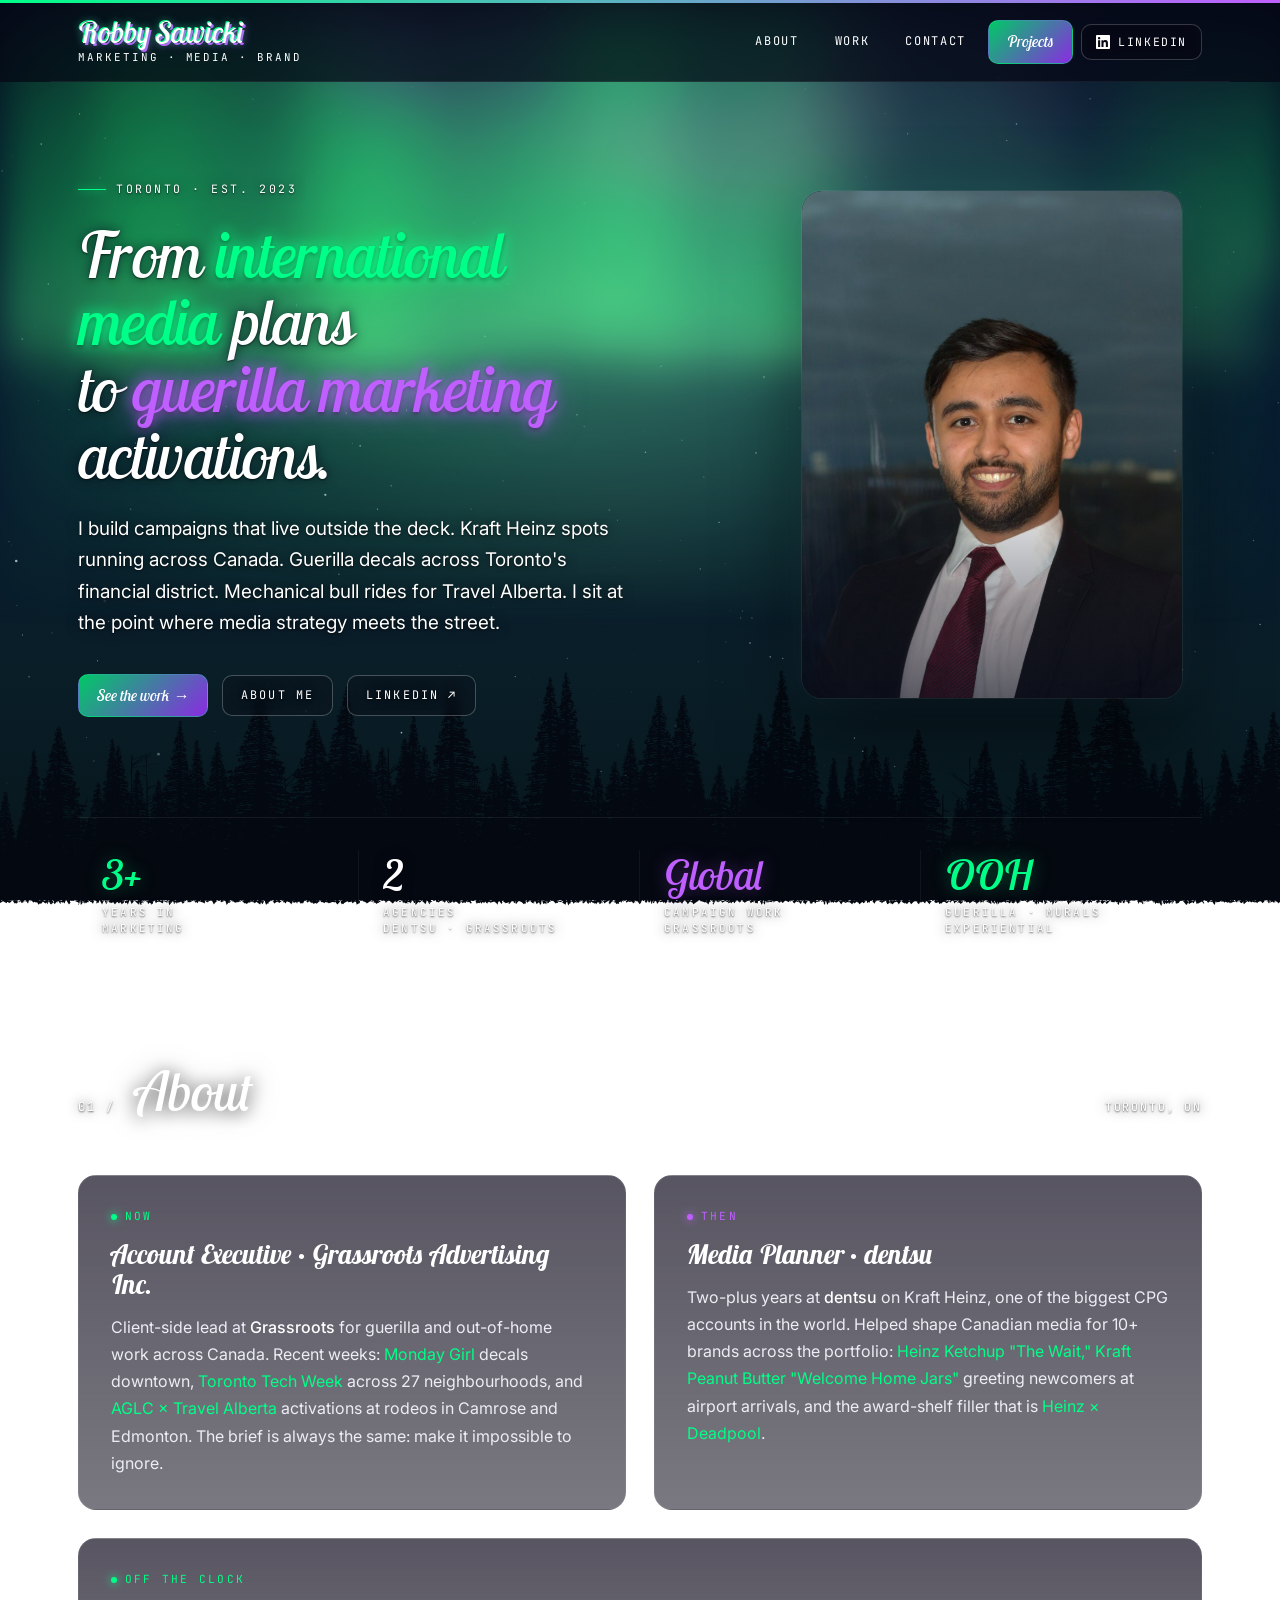
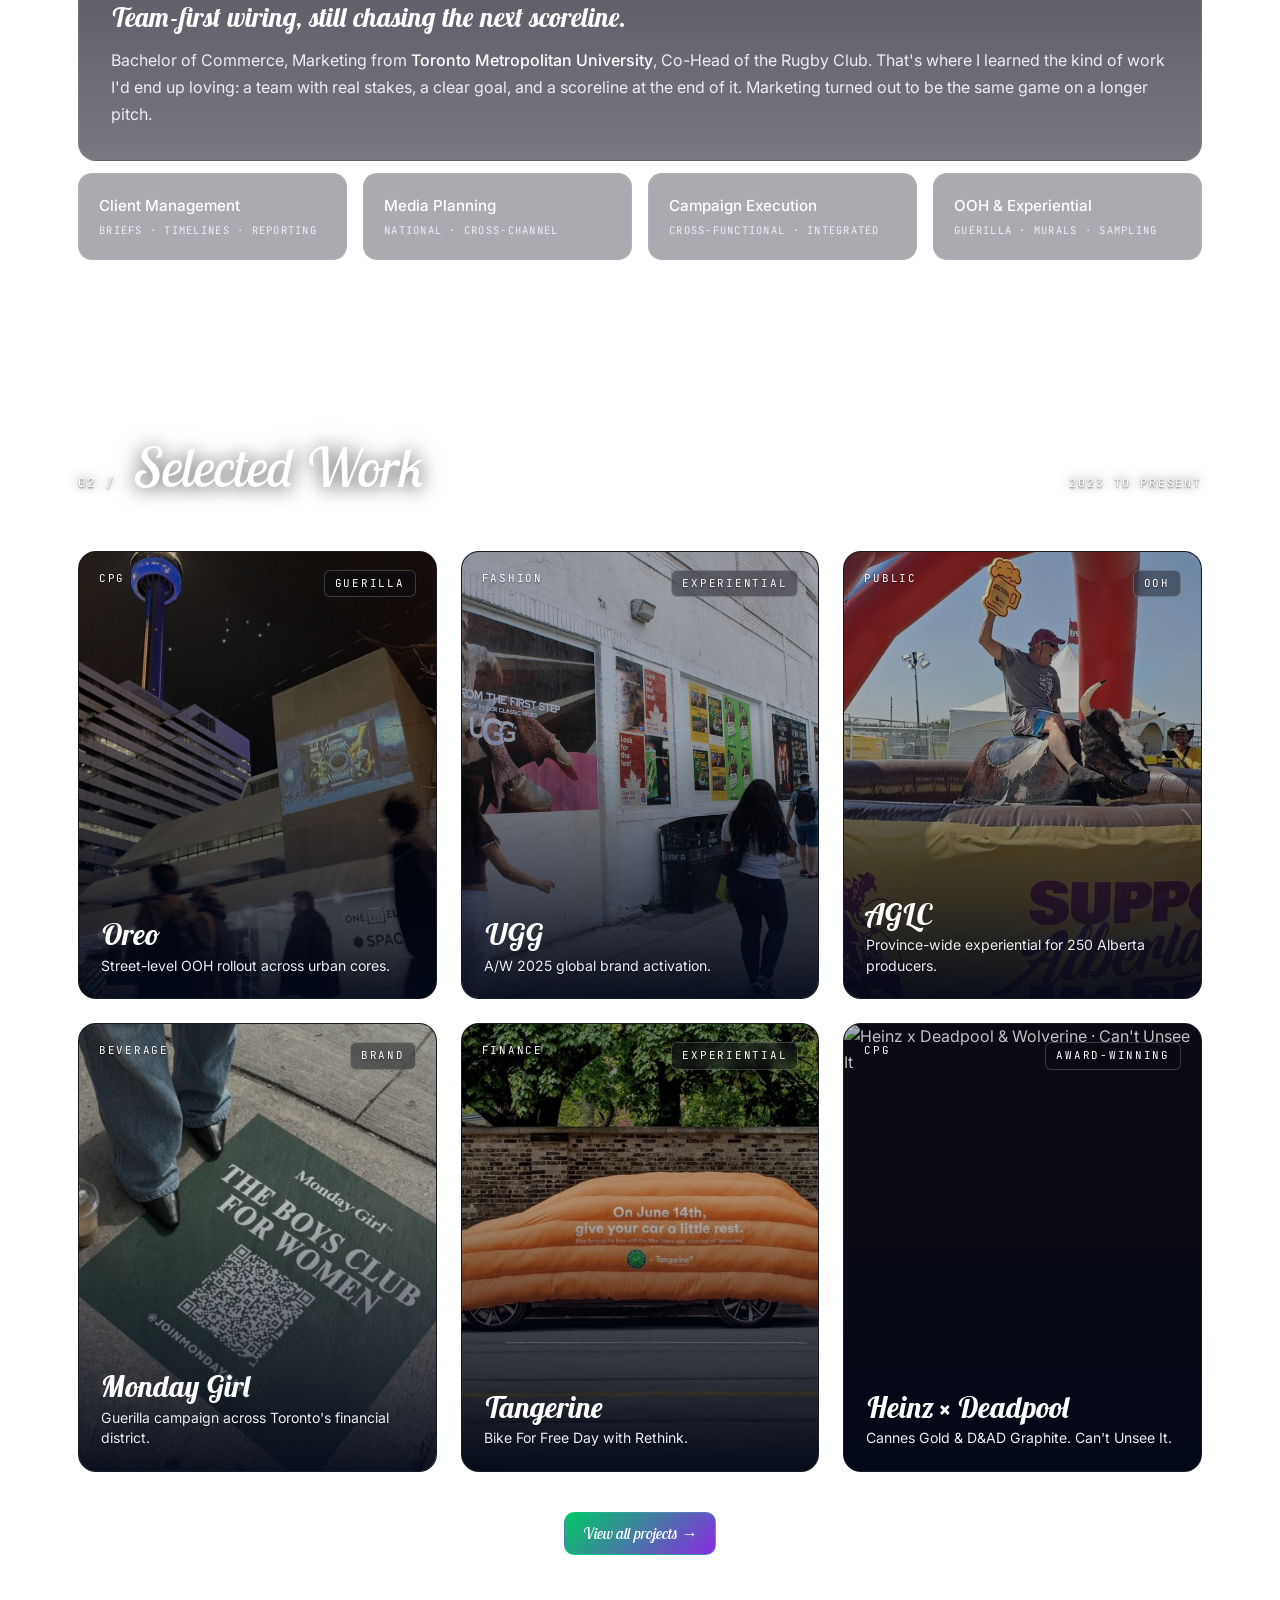
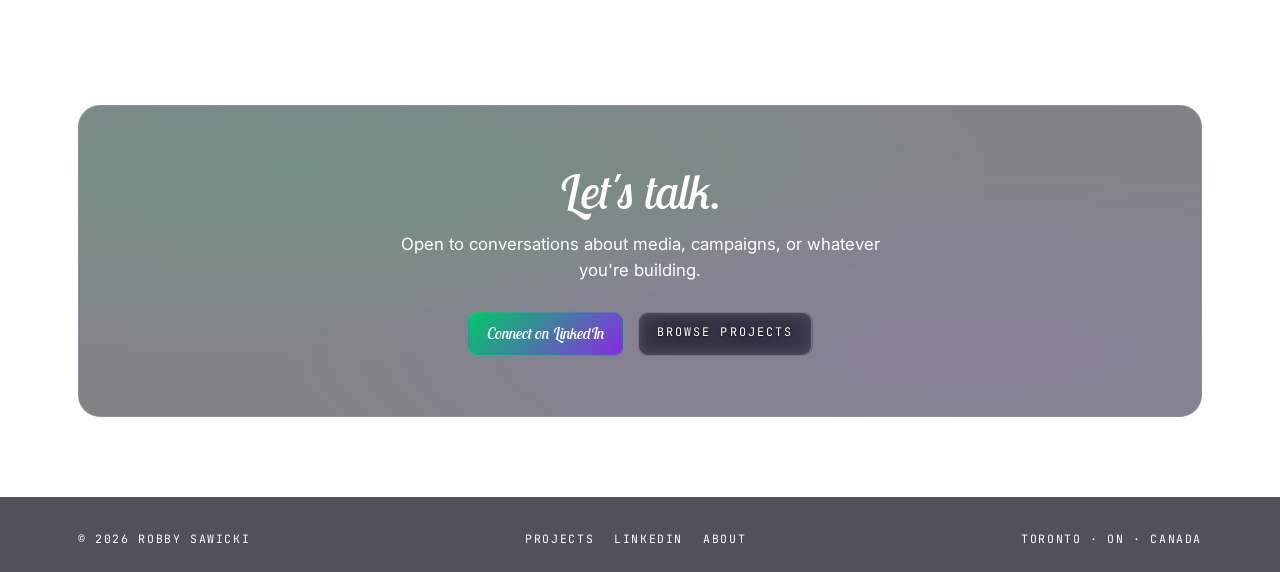
==== commit 28d97118: "Update contact link to point to contact.html" ====
--- a/index.html
+++ b/index.html
@@ -1066,7 +1066,7 @@
     <nav class="nav">
       <a href="#about" class="nav-link">About</a>
       <a href="#work" class="nav-link">Work</a>
-      <a href="#contact" class="nav-link">Contact</a>
+      <a href="contact.html" class="nav-link">Contact</a>
       <a href="projects.html" class="neon-btn">Projects</a>
       <a href="https://www.linkedin.com/in/robbysawicki/" target="_blank" rel="noopener noreferrer" class="linkedin-pill">
         <svg viewBox="0 0 24 24" fill="currentColor"><path d="M20.45 20.45h-3.55v-5.57c0-1.33-.02-3.04-1.85-3.04-1.86 0-2.14 1.45-2.14 2.94v5.67H9.36V9h3.41v1.56h.05c.47-.9 1.63-1.85 3.36-1.85 3.6 0 4.26 2.37 4.26 5.45v6.29zM5.34 7.43a2.06 2.06 0 110-4.12 2.06 2.06 0 010 4.12zm1.78 13.02H3.56V9h3.56v11.45zM22.23 0H1.77C.79 0 0 .77 0 1.72v20.56C0 23.23.79 24 1.77 24h20.46C23.21 24 24 23.23 24 22.28V1.72C24 .77 23.21 0 22.23 0z"/></svg>
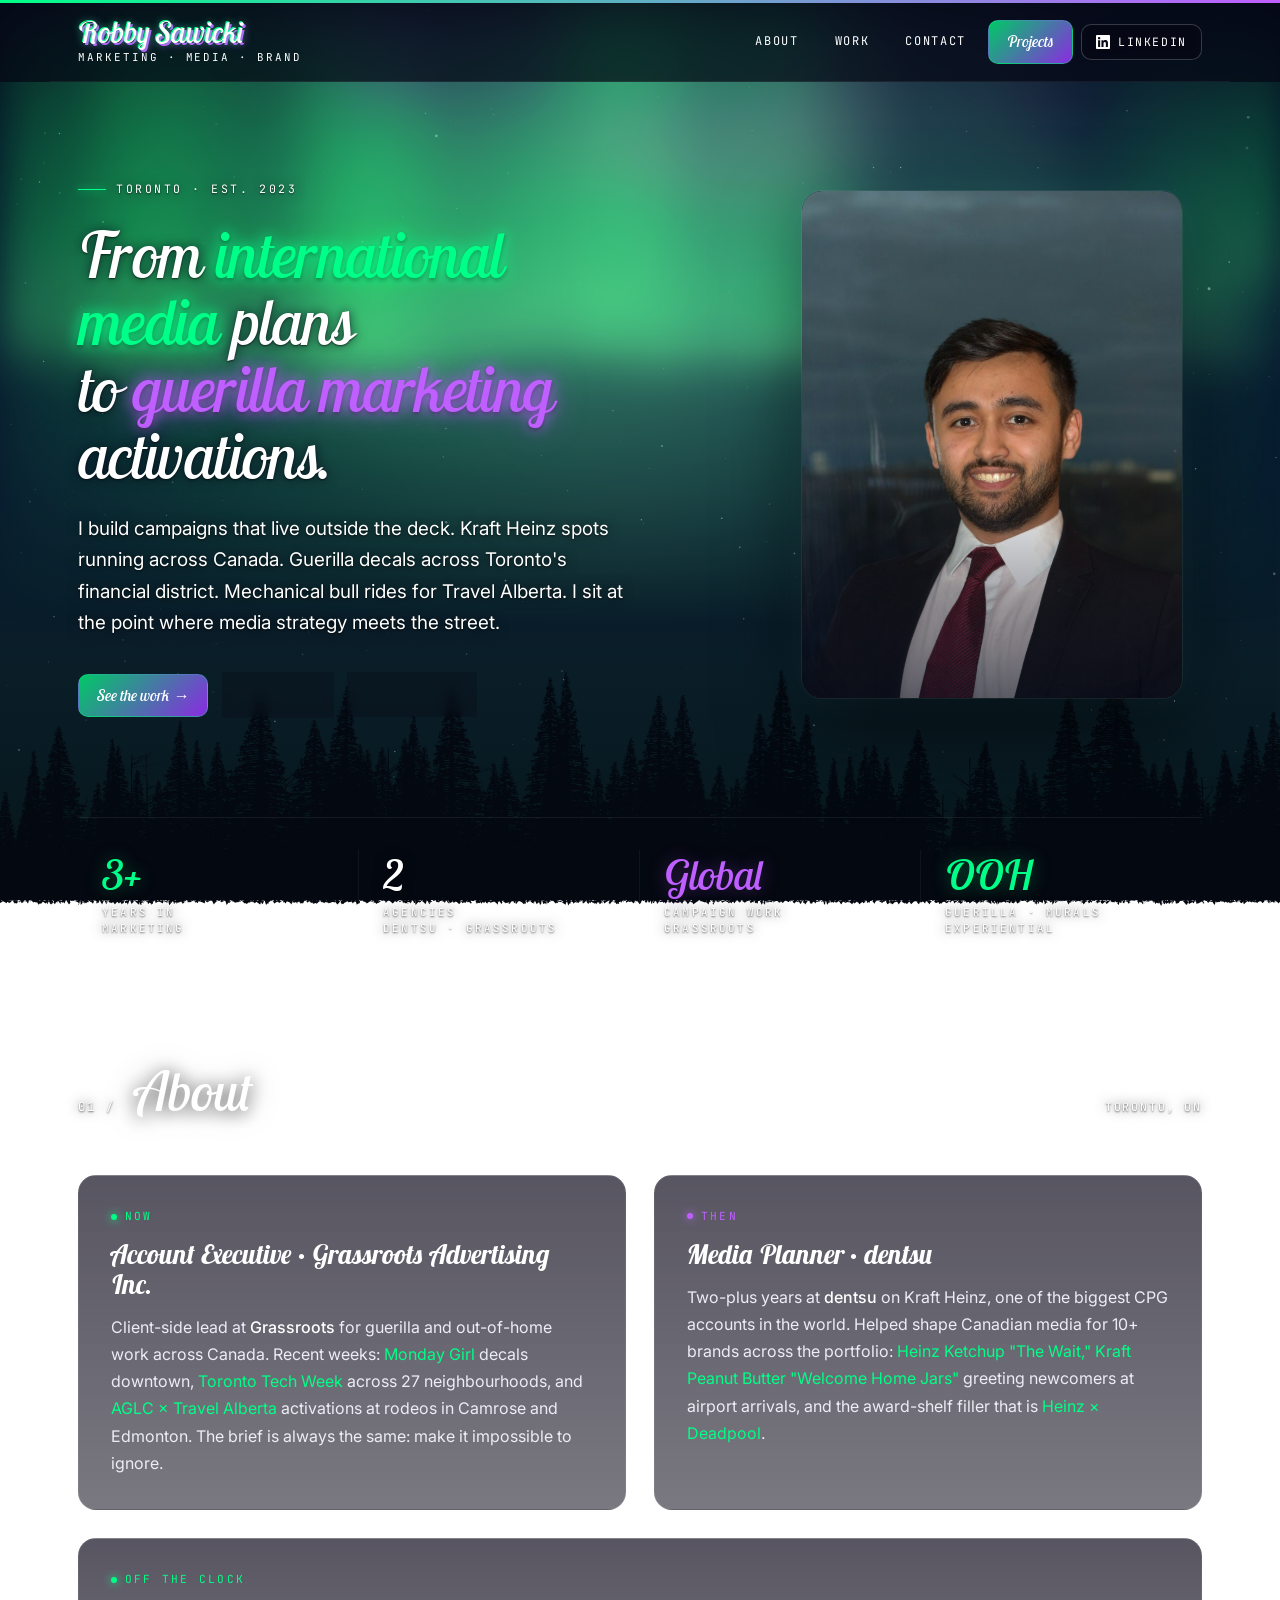
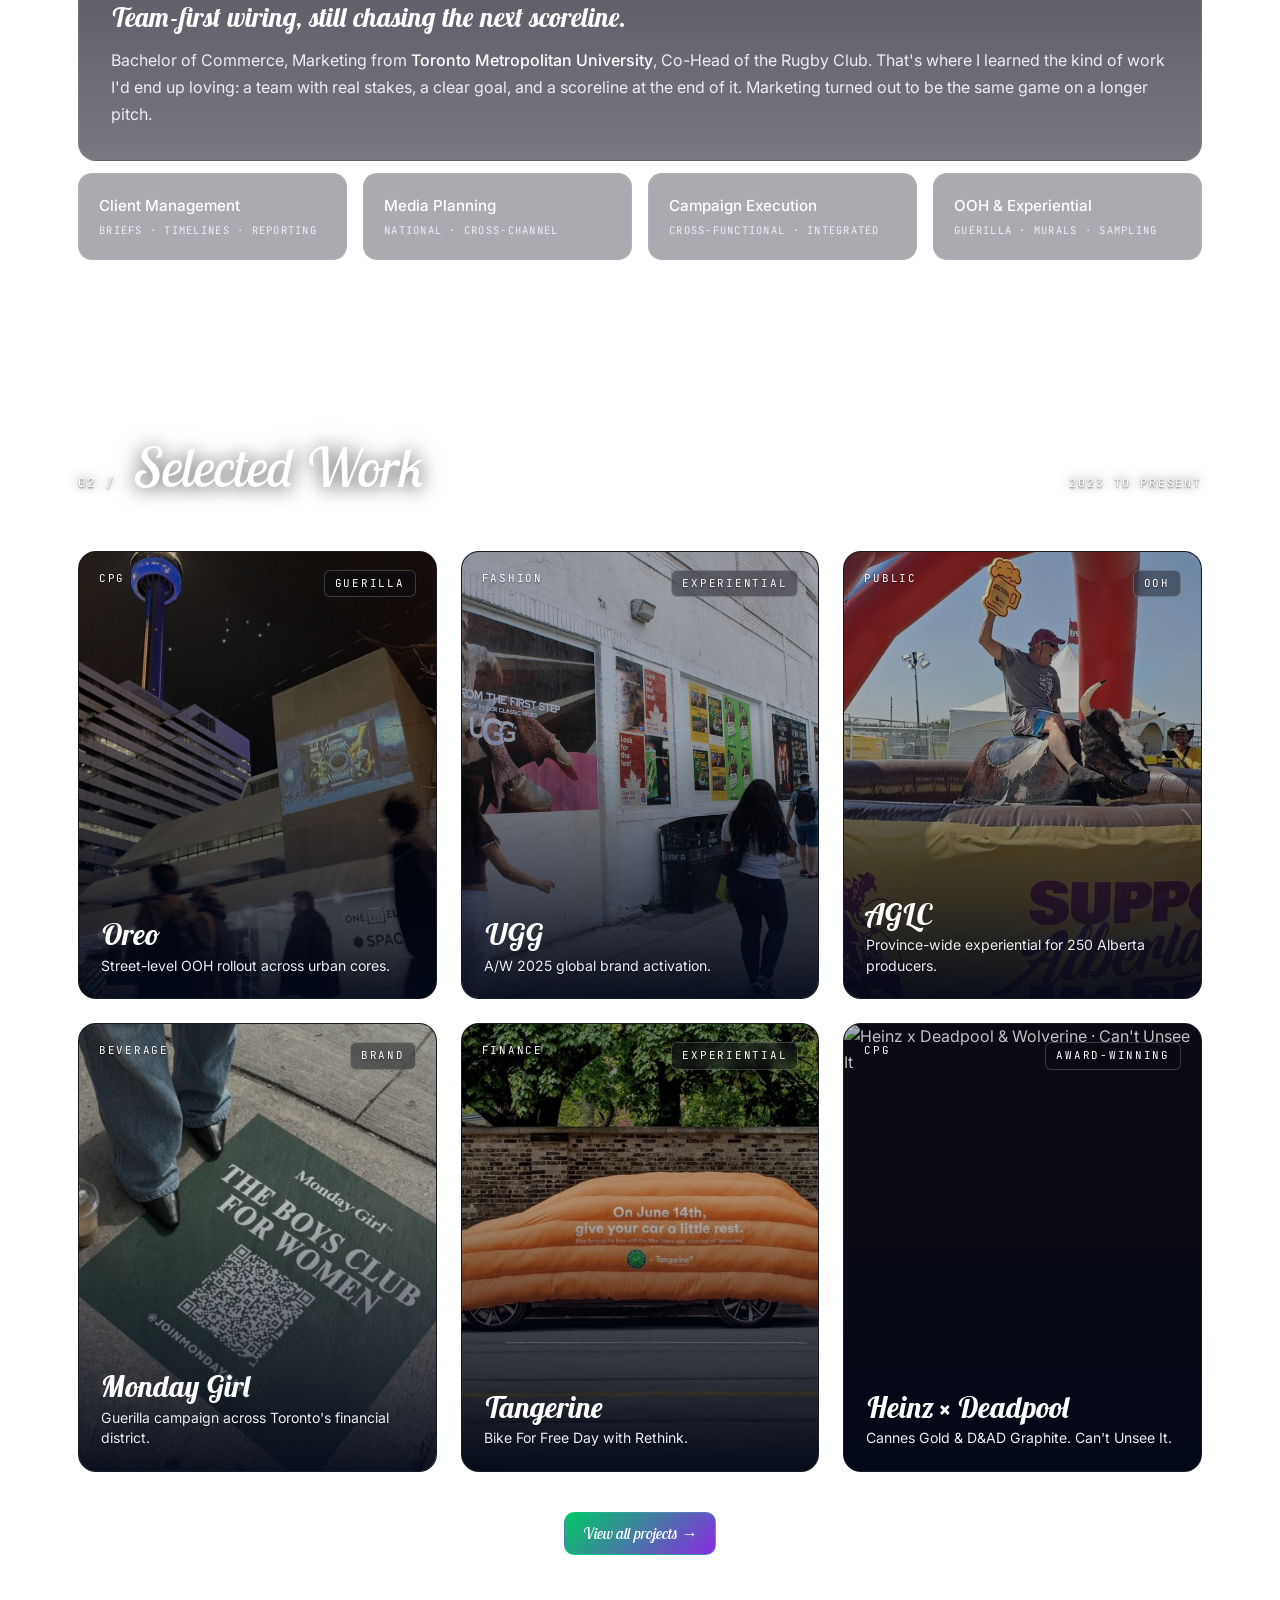
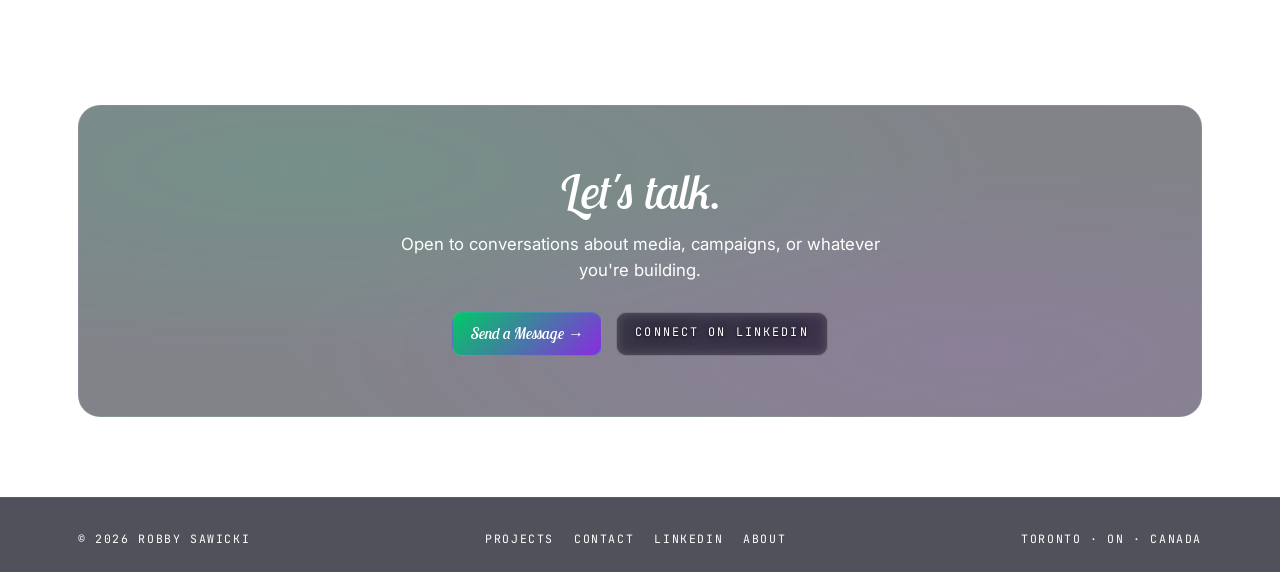
==== commit 63a0f4c8: "Add contact page with Formspree-backed form Adds a third page (contact.html) that mirrors the site's" ====
--- a/index.html
+++ b/index.html
@@ -737,7 +737,7 @@
         }
     </style>
 </head>
-<body id="top">
+<body>
 <!-- Aurora Borealis Background (identical to original) -->
 <canvas id="aurora-stars" class="bg-layer" style="width:100%;height:100%;z-index:0;"></canvas>
 <canvas id="aurora-bg" class="bg-layer" style="width:100%;height:70vh;z-index:0;filter:blur(22px) saturate(1.15);-webkit-mask-image:linear-gradient(to bottom,black 0%,black 55%,transparent 100%);mask-image:linear-gradient(to bottom,black 0%,black 55%,transparent 100%);"></canvas>
@@ -1263,8 +1263,8 @@
       <h3>Let's talk.</h3>
       <p>Open to conversations about media, campaigns, or whatever you're building.</p>
       <div class="cta-actions">
-        <a href="https://www.linkedin.com/in/robbysawicki/" target="_blank" rel="noopener" class="neon-btn">Connect on LinkedIn</a>
-        <a href="projects.html" class="ghost-btn">Browse Projects</a>
+        <a href="contact.html" class="neon-btn">Send a Message →</a>
+        <a href="https://www.linkedin.com/in/robbysawicki/" target="_blank" rel="noopener" class="ghost-btn">Connect on LinkedIn</a>
       </div>
     </section>
 
@@ -1276,6 +1276,7 @@
     <div>© 2026 Robby Sawicki</div>
     <div class="footer-links">
       <a href="projects.html">Projects</a>
+      <a href="contact.html">Contact</a>
       <a href="https://www.linkedin.com/in/robbysawicki/" target="_blank" rel="noopener">LinkedIn</a>
       <a href="#about">About</a>
     </div>
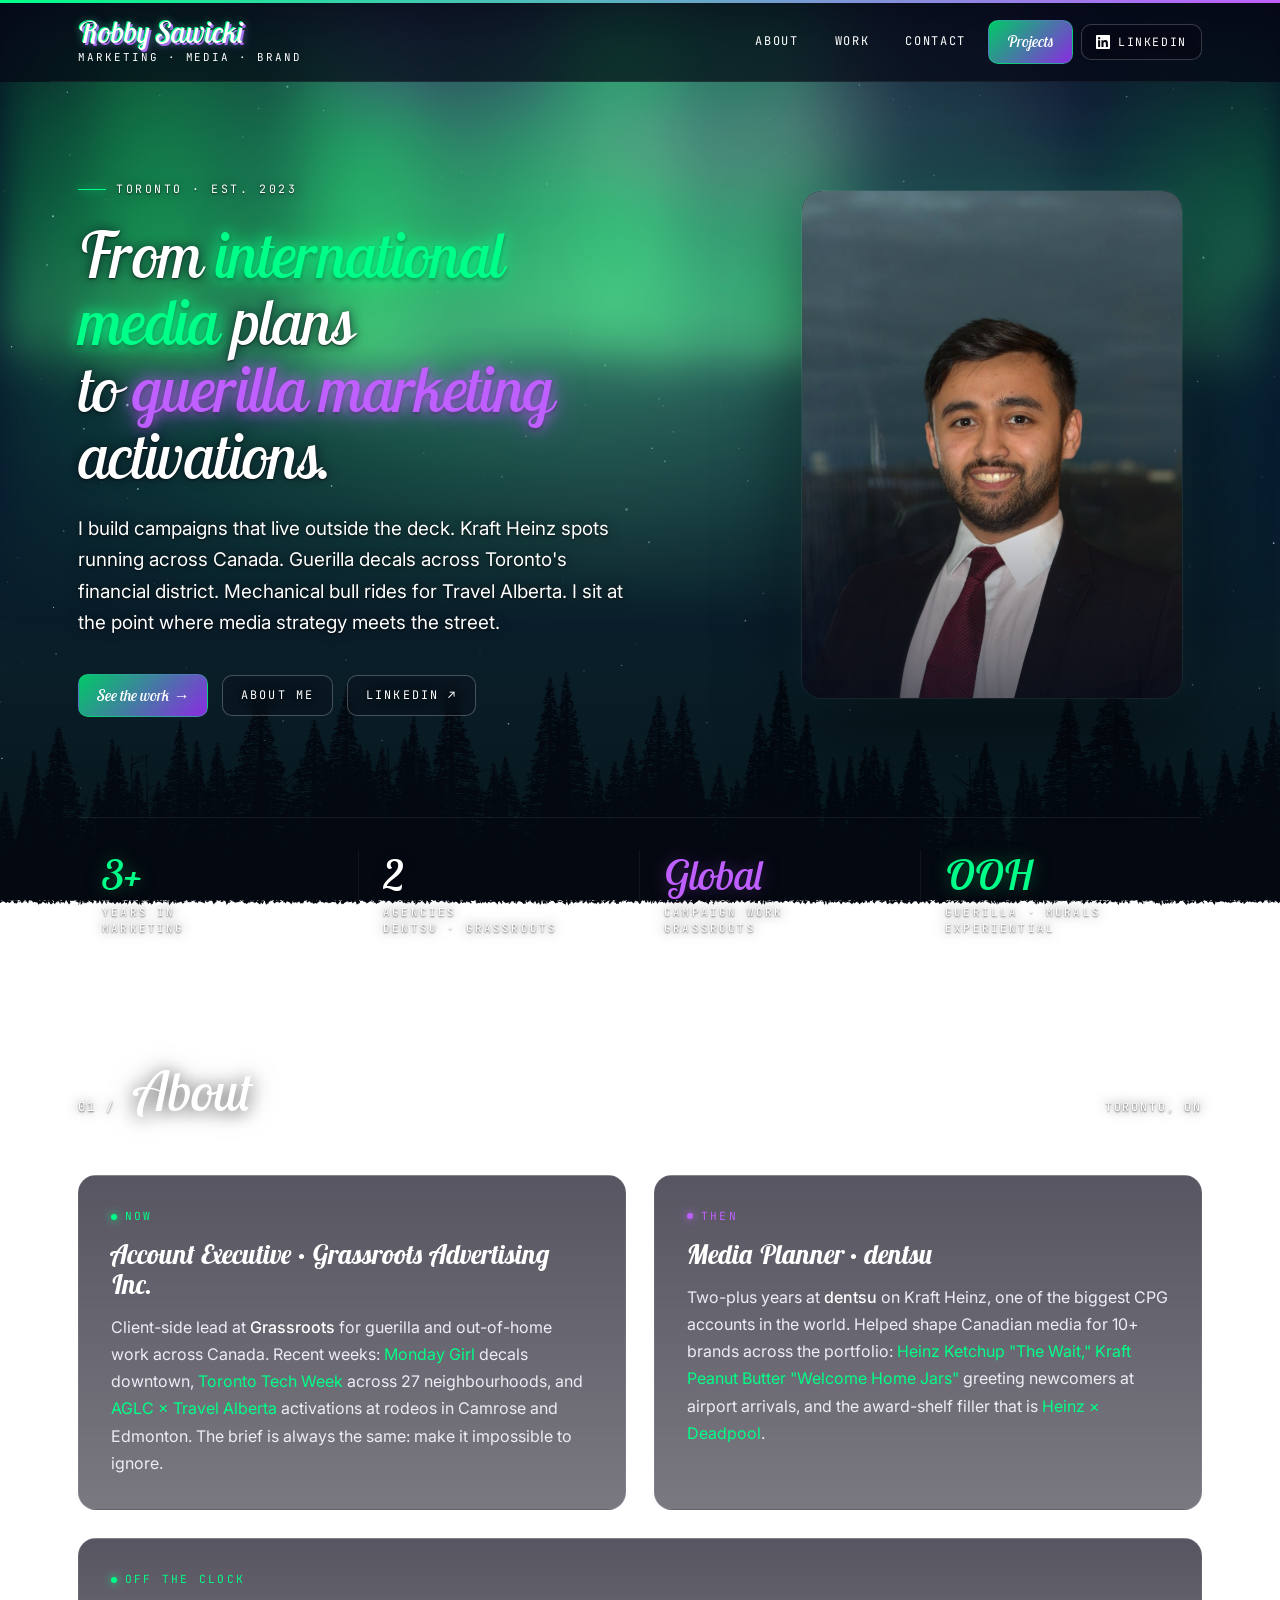
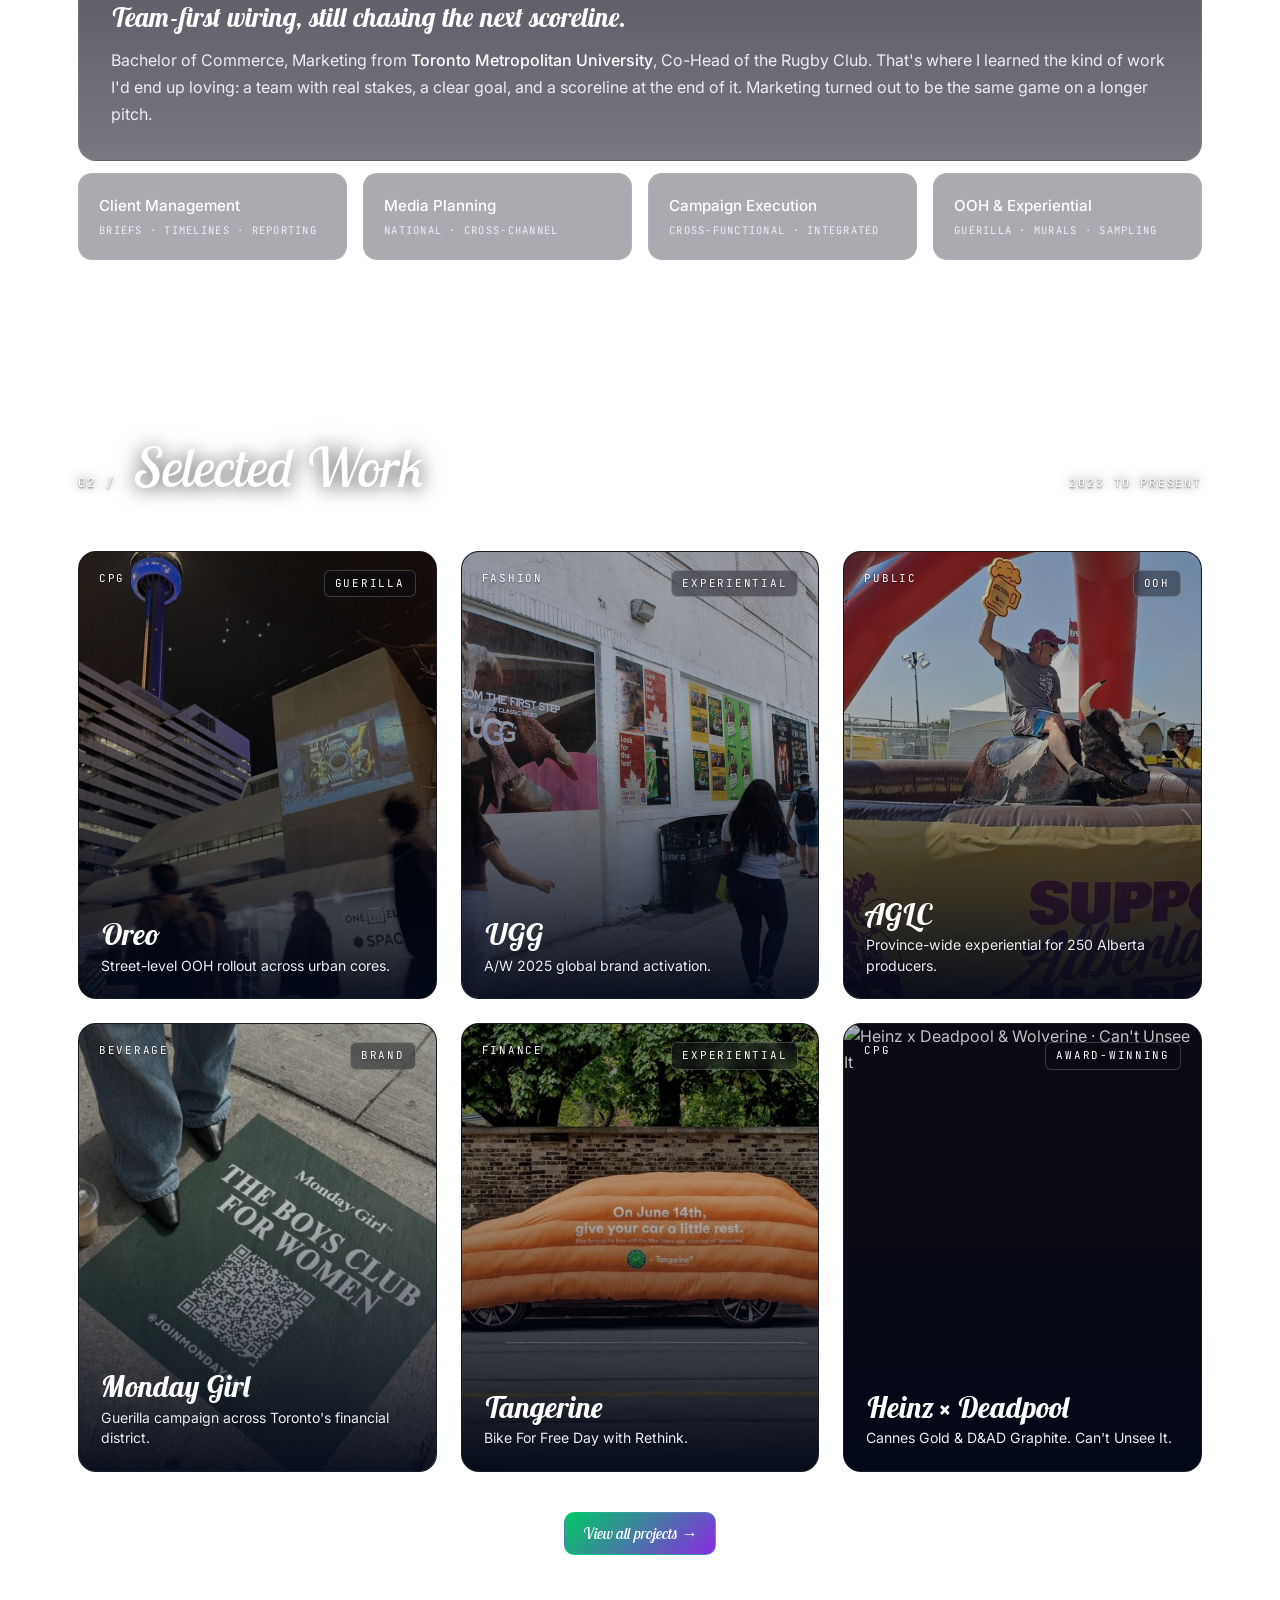
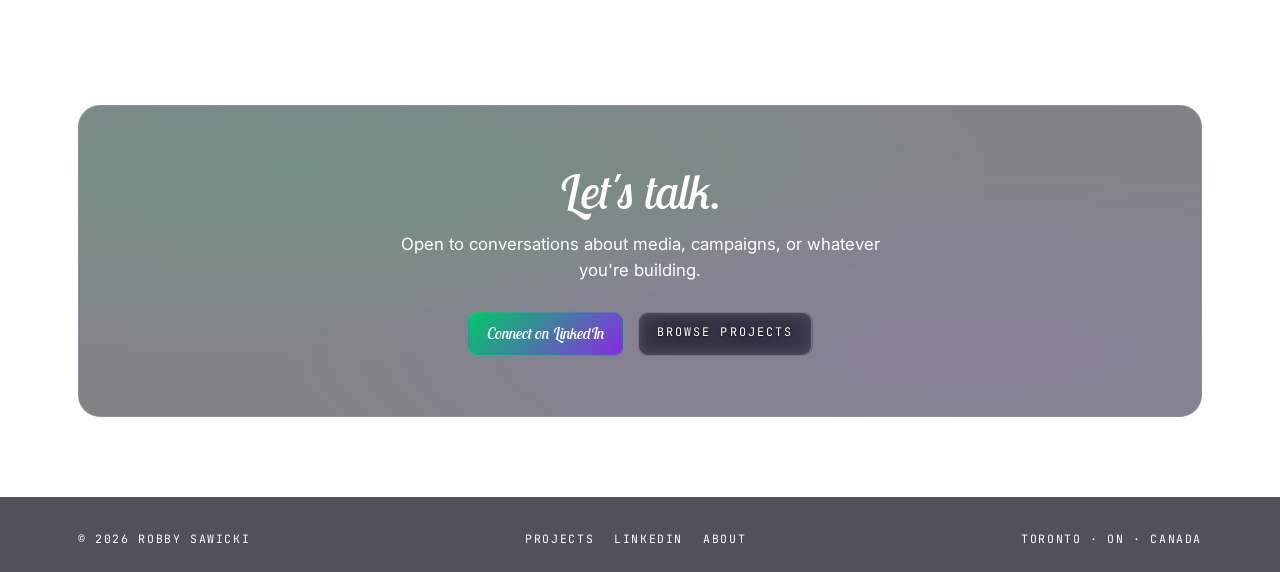
==== commit 1ed7c28f: "Add Google Analytics 4 tracking Install gtag.js snippet (G-FV4TMDNM33) in the <head> of index, proje" ====
--- a/index.html
+++ b/index.html
@@ -4,6 +4,15 @@
     <meta charset="UTF-8">
     <meta name="viewport" content="width=device-width, initial-scale=1.0">
     <title>Robby Sawicki · Marketing Strategy & Brand Work</title>
+
+    <!-- Google tag (gtag.js) -->
+    <script async src="https://www.googletagmanager.com/gtag/js?id=G-FV4TMDNM33"></script>
+    <script>
+      window.dataLayer = window.dataLayer || [];
+      function gtag(){dataLayer.push(arguments);}
+      gtag('js', new Date());
+      gtag('config', 'G-FV4TMDNM33');
+    </script>
 
     <link rel="icon" href="data:image/svg+xml,<svg xmlns='http://www.w3.org/2000/svg' width='128' height='128' viewBox='0 0 128 128'><defs><filter id='g' x='-50%25' y='-50%25' width='200%25' height='200%25'><feDropShadow dx='3' dy='-3' stdDeviation='3' flood-color='%2300ff88' flood-opacity='0.95'/><feDropShadow dx='-3' dy='3' stdDeviation='3' flood-color='%23bf5fff' flood-opacity='0.95'/></filter></defs><circle cx='64' cy='64' r='64' fill='%230a0a0f'/><path d='M59.86 39.29L69.94 37.94L65.44 58.91L67.78 58.91Q70.93 58.91 73.59 57.43Q76.24 55.94 78.22 53.60Q80.20 51.26 81.28 48.38Q82.36 45.50 82.36 42.80L82.36 42.80Q82.36 40.82 81.73 39.02Q81.10 37.22 79.62 35.83Q78.13 34.43 75.61 33.58Q73.09 32.72 69.22 32.72L69.22 32.72Q64.36 32.72 60.04 34.30Q55.72 35.87 52.48 38.80Q49.24 41.72 47.35 45.95Q45.46 50.18 45.46 55.49L45.46 55.49Q45.46 58.64 45.78 59.81Q46.09 60.98 46.54 61.61L46.54 61.61Q44.92 61.61 43.39 61.16Q41.86 60.71 40.65 59.72Q39.43 58.73 38.71 57.16Q37.99 55.58 37.99 53.33L37.99 53.33Q37.99 48.65 40.69 44.38Q43.39 40.10 47.94 36.77Q52.48 33.44 58.33 31.46Q64.18 29.48 70.39 29.48L70.39 29.48Q75.16 29.48 78.85 30.65Q82.54 31.82 85.02 33.80Q87.49 35.78 88.75 38.44Q90.01 41.09 90.01 43.97L90.01 43.97Q90.01 48.20 87.36 52.39Q84.70 56.57 79.66 59.18L79.66 59.18Q83.62 60.08 85.06 62.51Q86.50 64.94 86.50 68.36L86.50 68.36Q86.50 71.06 85.83 74.17Q85.15 77.27 84.30 80.28Q83.44 83.30 82.77 86.05Q82.09 88.79 82.09 90.86L82.09 90.86Q82.09 93.11 83.03 94.73Q83.98 96.35 85.60 96.98L85.60 96.98Q82.72 97.79 80.97 98.15Q79.21 98.51 77.59 98.51L77.59 98.51Q74.17 98.51 72.69 96.62Q71.20 94.73 71.20 92.66L71.20 92.66Q71.20 90.32 72.01 87.31Q72.82 84.29 73.81 81.09Q74.80 77.90 75.61 74.84Q76.42 71.78 76.42 69.35L76.42 69.35Q76.42 65.12 74.58 63.59Q72.73 62.06 69.85 62.06L69.85 62.06Q68.86 62.06 67.33 62.24Q65.80 62.42 64.63 62.69L64.63 62.69L57.34 96.98L47.44 96.98L59.86 39.29Z' fill='white' filter='url(%23g)'/></svg>">
 
@@ -737,7 +746,7 @@
         }
     </style>
 </head>
-<body>
+<body id="top">
 <!-- Aurora Borealis Background (identical to original) -->
 <canvas id="aurora-stars" class="bg-layer" style="width:100%;height:100%;z-index:0;"></canvas>
 <canvas id="aurora-bg" class="bg-layer" style="width:100%;height:70vh;z-index:0;filter:blur(22px) saturate(1.15);-webkit-mask-image:linear-gradient(to bottom,black 0%,black 55%,transparent 100%);mask-image:linear-gradient(to bottom,black 0%,black 55%,transparent 100%);"></canvas>
@@ -1263,8 +1272,8 @@
       <h3>Let's talk.</h3>
       <p>Open to conversations about media, campaigns, or whatever you're building.</p>
       <div class="cta-actions">
-        <a href="contact.html" class="neon-btn">Send a Message →</a>
-        <a href="https://www.linkedin.com/in/robbysawicki/" target="_blank" rel="noopener" class="ghost-btn">Connect on LinkedIn</a>
+        <a href="https://www.linkedin.com/in/robbysawicki/" target="_blank" rel="noopener" class="neon-btn">Connect on LinkedIn</a>
+        <a href="projects.html" class="ghost-btn">Browse Projects</a>
       </div>
     </section>
 
@@ -1276,7 +1285,6 @@
     <div>© 2026 Robby Sawicki</div>
     <div class="footer-links">
       <a href="projects.html">Projects</a>
-      <a href="contact.html">Contact</a>
       <a href="https://www.linkedin.com/in/robbysawicki/" target="_blank" rel="noopener">LinkedIn</a>
       <a href="#about">About</a>
     </div>
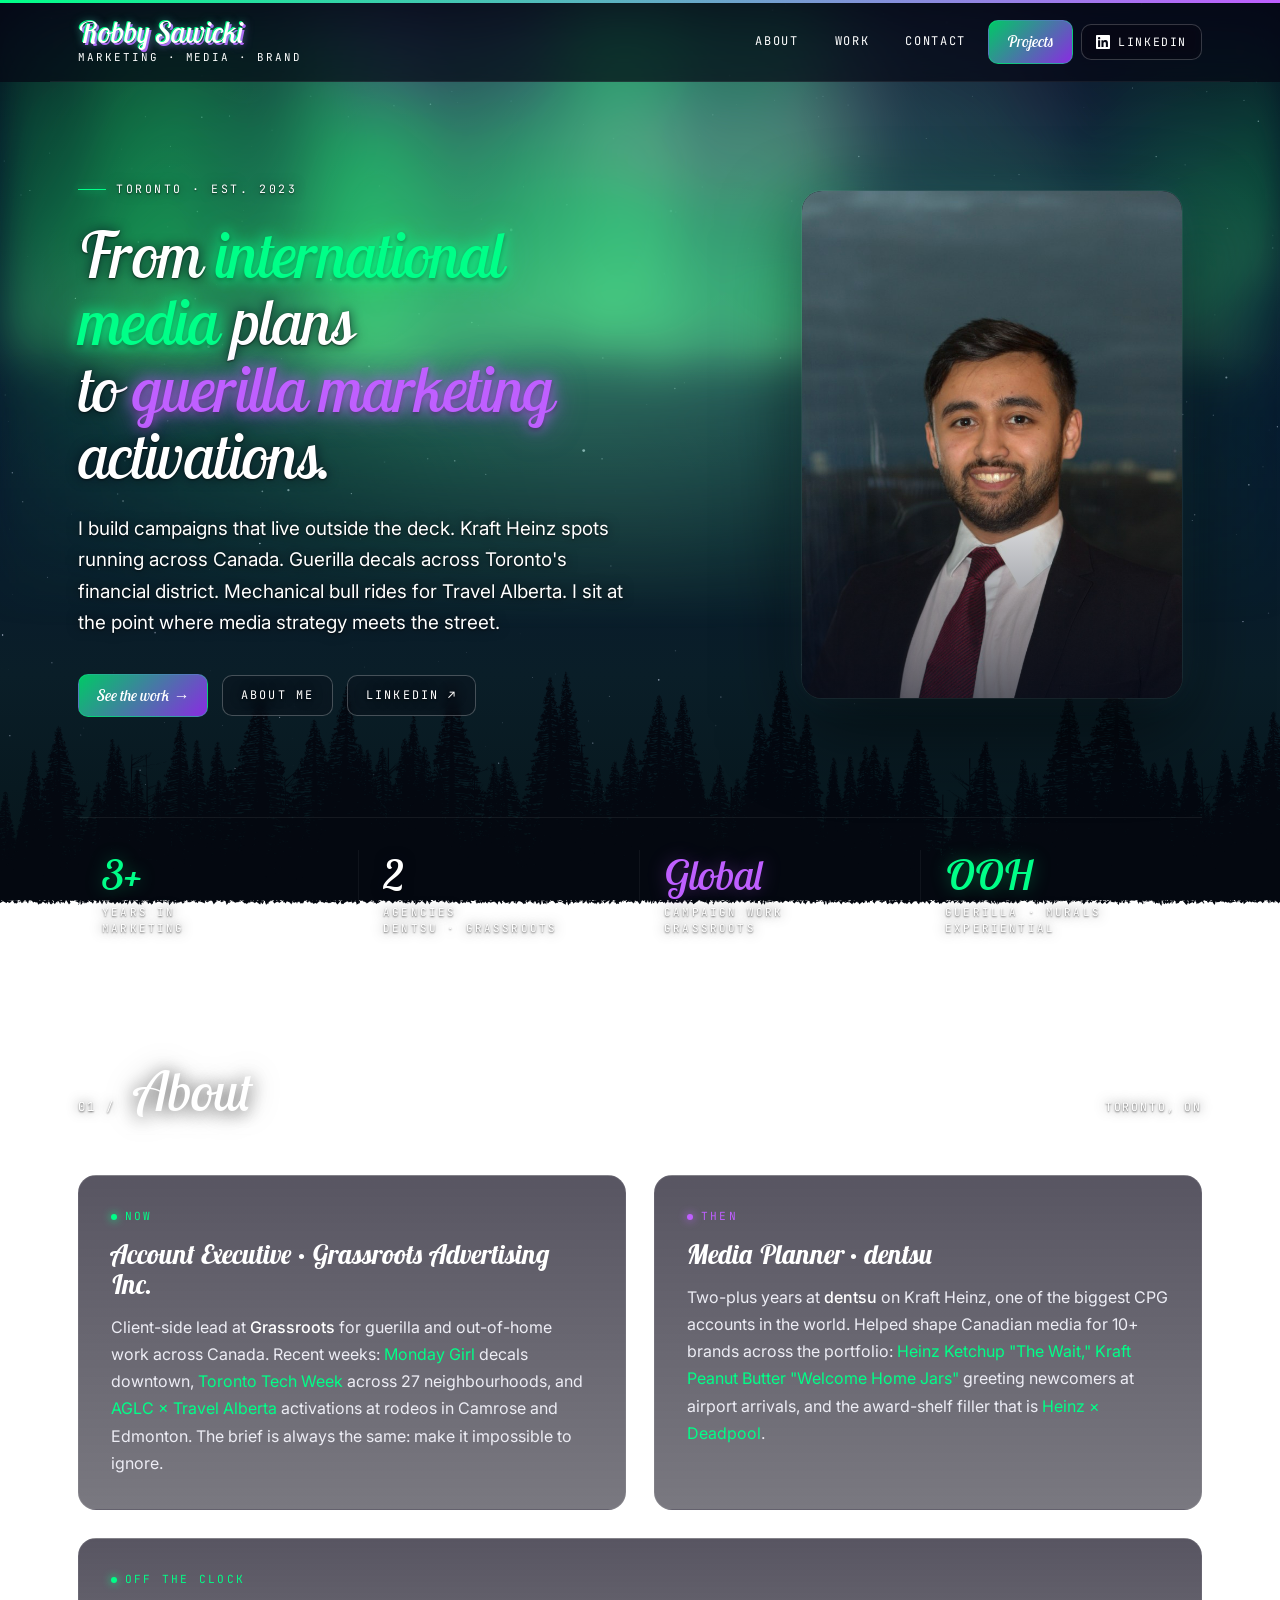
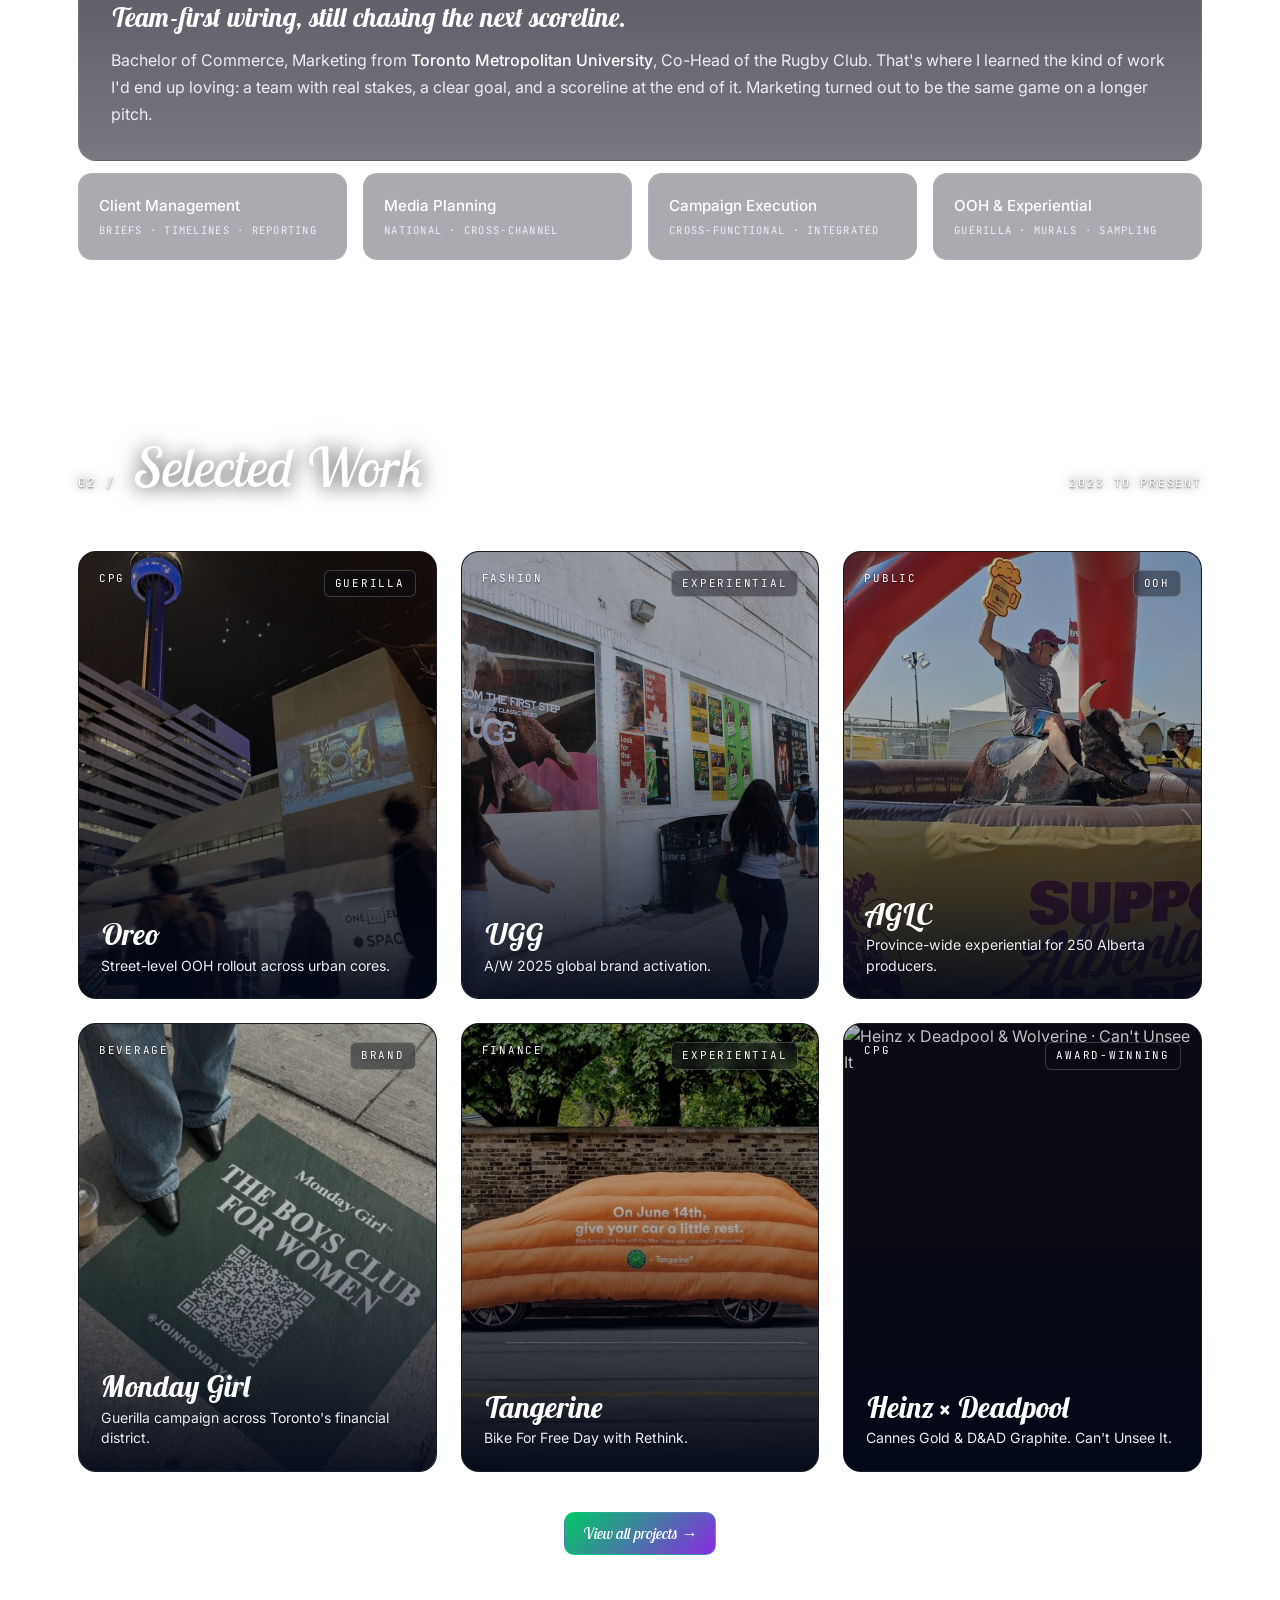
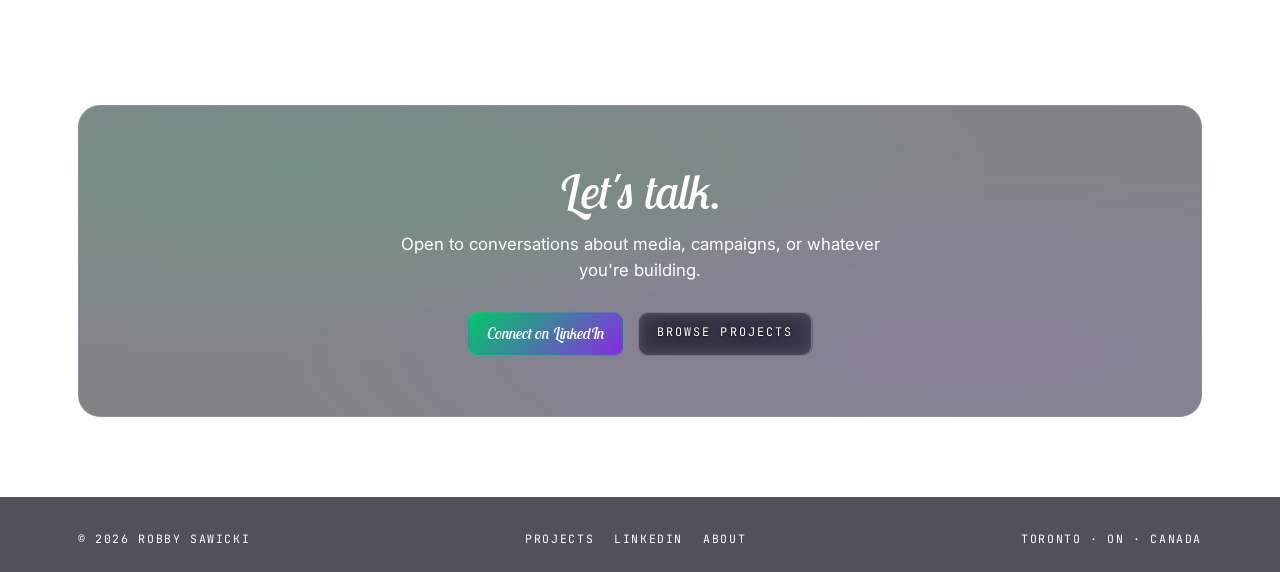
==== commit c78c29f6: "Add Microsoft Clarity tracking Install Clarity snippet (project wql0p01vp3) in the <head> of index, " ====
--- a/index.html
+++ b/index.html
@@ -12,6 +12,15 @@
       function gtag(){dataLayer.push(arguments);}
       gtag('js', new Date());
       gtag('config', 'G-FV4TMDNM33');
+    </script>
+
+    <!-- Microsoft Clarity -->
+    <script type="text/javascript">
+      (function(c,l,a,r,i,t,y){
+          c[a]=c[a]||function(){(c[a].q=c[a].q||[]).push(arguments)};
+          t=l.createElement(r);t.async=1;t.src="https://www.clarity.ms/tag/"+i;
+          y=l.getElementsByTagName(r)[0];y.parentNode.insertBefore(t,y);
+      })(window, document, "clarity", "script", "wql0p01vp3");
     </script>
 
     <link rel="icon" href="data:image/svg+xml,<svg xmlns='http://www.w3.org/2000/svg' width='128' height='128' viewBox='0 0 128 128'><defs><filter id='g' x='-50%25' y='-50%25' width='200%25' height='200%25'><feDropShadow dx='3' dy='-3' stdDeviation='3' flood-color='%2300ff88' flood-opacity='0.95'/><feDropShadow dx='-3' dy='3' stdDeviation='3' flood-color='%23bf5fff' flood-opacity='0.95'/></filter></defs><circle cx='64' cy='64' r='64' fill='%230a0a0f'/><path d='M59.86 39.29L69.94 37.94L65.44 58.91L67.78 58.91Q70.93 58.91 73.59 57.43Q76.24 55.94 78.22 53.60Q80.20 51.26 81.28 48.38Q82.36 45.50 82.36 42.80L82.36 42.80Q82.36 40.82 81.73 39.02Q81.10 37.22 79.62 35.83Q78.13 34.43 75.61 33.58Q73.09 32.72 69.22 32.72L69.22 32.72Q64.36 32.72 60.04 34.30Q55.72 35.87 52.48 38.80Q49.24 41.72 47.35 45.95Q45.46 50.18 45.46 55.49L45.46 55.49Q45.46 58.64 45.78 59.81Q46.09 60.98 46.54 61.61L46.54 61.61Q44.92 61.61 43.39 61.16Q41.86 60.71 40.65 59.72Q39.43 58.73 38.71 57.16Q37.99 55.58 37.99 53.33L37.99 53.33Q37.99 48.65 40.69 44.38Q43.39 40.10 47.94 36.77Q52.48 33.44 58.33 31.46Q64.18 29.48 70.39 29.48L70.39 29.48Q75.16 29.48 78.85 30.65Q82.54 31.82 85.02 33.80Q87.49 35.78 88.75 38.44Q90.01 41.09 90.01 43.97L90.01 43.97Q90.01 48.20 87.36 52.39Q84.70 56.57 79.66 59.18L79.66 59.18Q83.62 60.08 85.06 62.51Q86.50 64.94 86.50 68.36L86.50 68.36Q86.50 71.06 85.83 74.17Q85.15 77.27 84.30 80.28Q83.44 83.30 82.77 86.05Q82.09 88.79 82.09 90.86L82.09 90.86Q82.09 93.11 83.03 94.73Q83.98 96.35 85.60 96.98L85.60 96.98Q82.72 97.79 80.97 98.15Q79.21 98.51 77.59 98.51L77.59 98.51Q74.17 98.51 72.69 96.62Q71.20 94.73 71.20 92.66L71.20 92.66Q71.20 90.32 72.01 87.31Q72.82 84.29 73.81 81.09Q74.80 77.90 75.61 74.84Q76.42 71.78 76.42 69.35L76.42 69.35Q76.42 65.12 74.58 63.59Q72.73 62.06 69.85 62.06L69.85 62.06Q68.86 62.06 67.33 62.24Q65.80 62.42 64.63 62.69L64.63 62.69L57.34 96.98L47.44 96.98L59.86 39.29Z' fill='white' filter='url(%23g)'/></svg>">
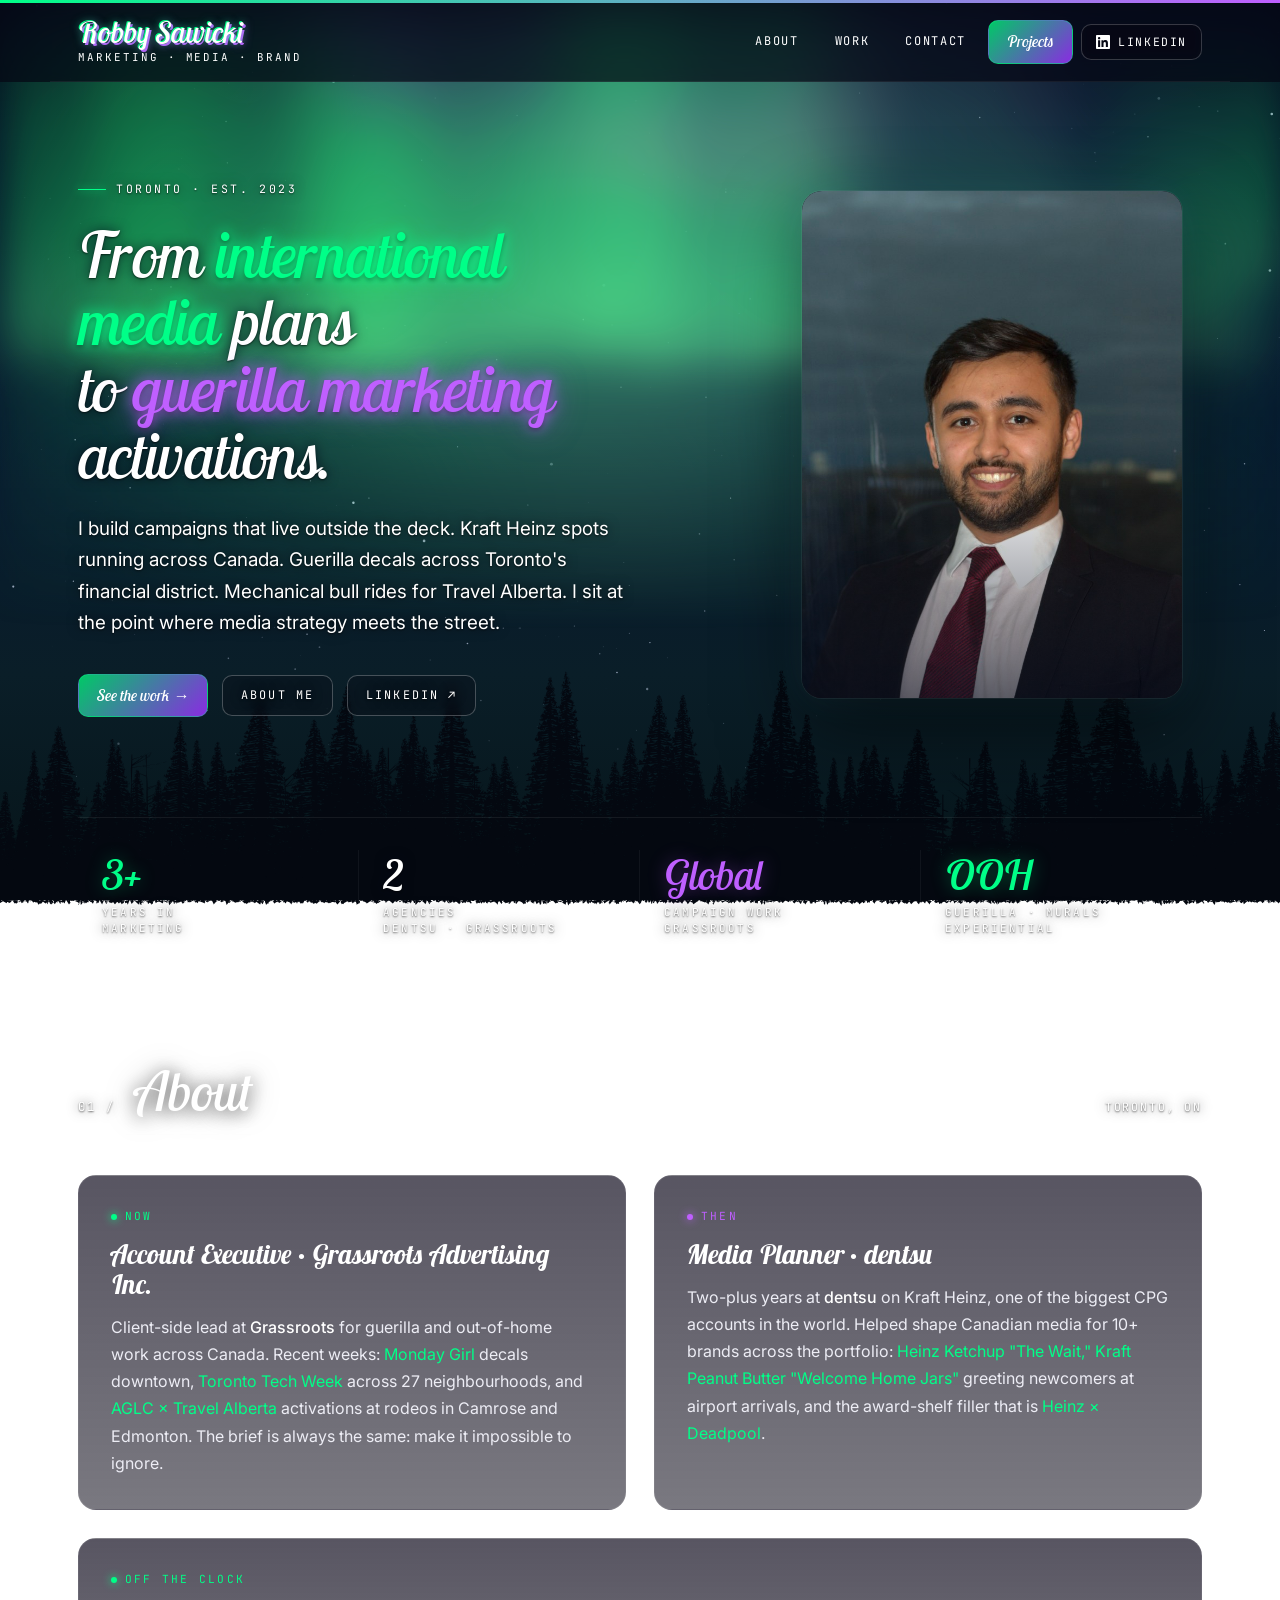
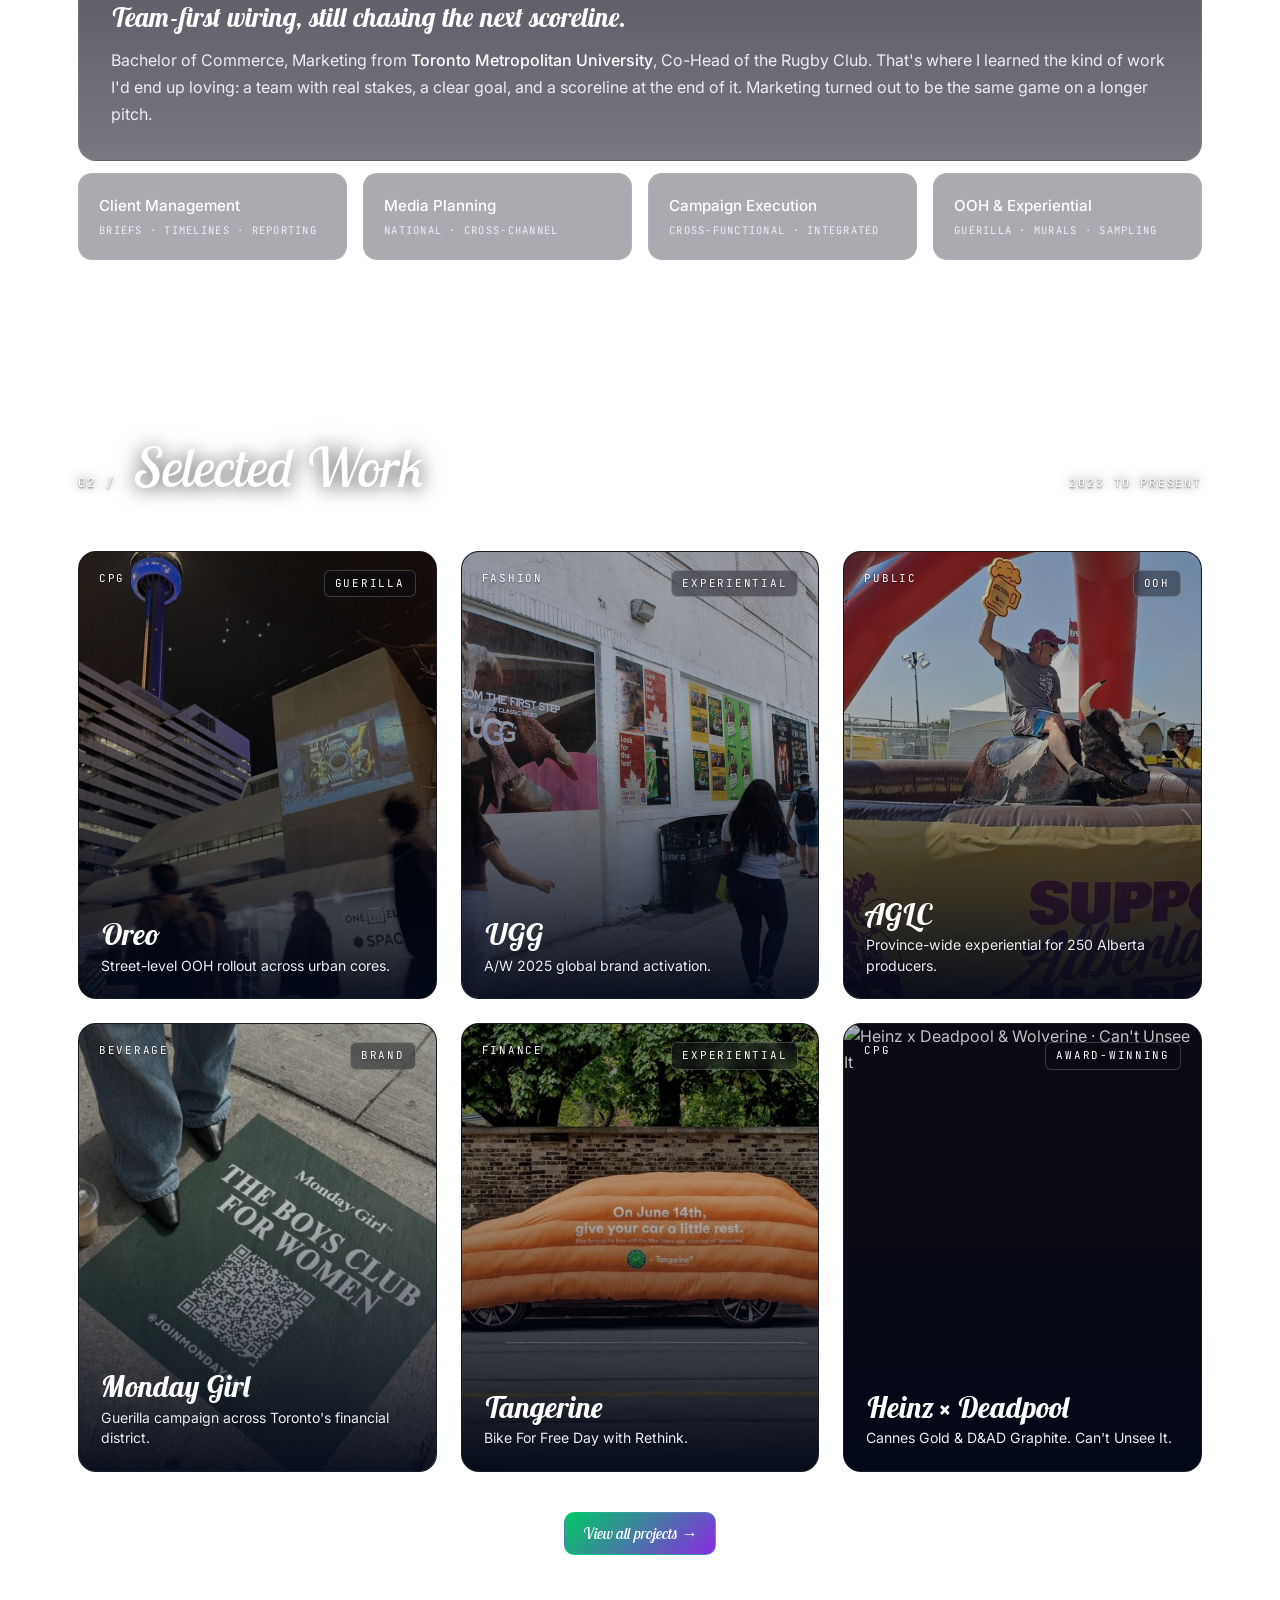
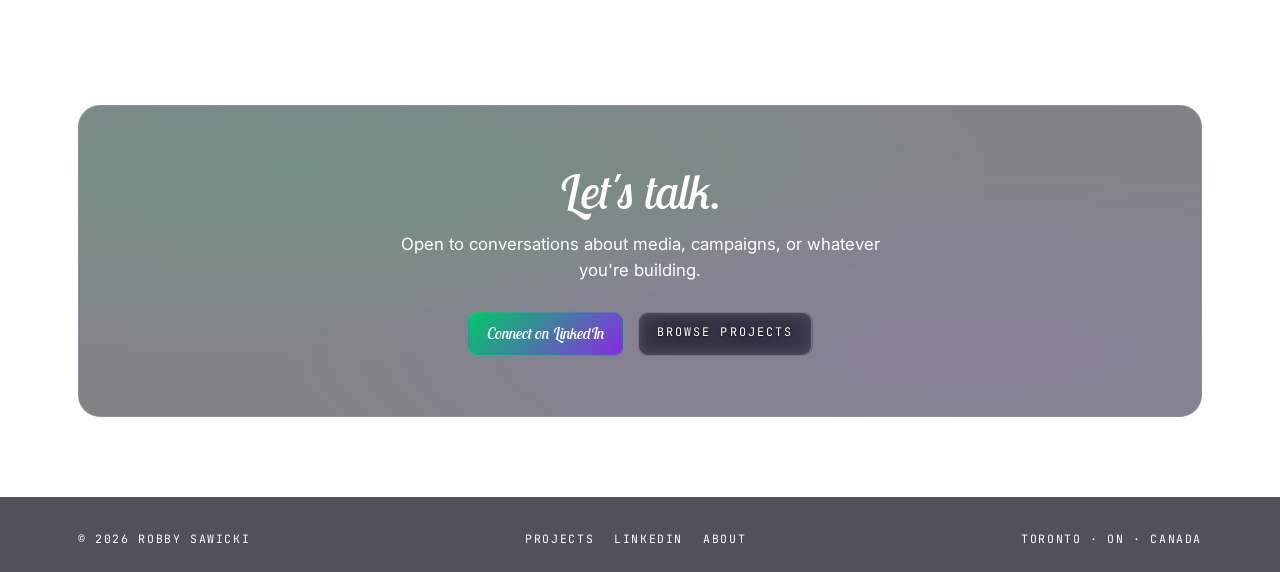
==== commit 0355aa90: "Add canonical link to index.html" ====
--- a/index.html
+++ b/index.html
@@ -4,7 +4,8 @@
     <meta charset="UTF-8">
     <meta name="viewport" content="width=device-width, initial-scale=1.0">
     <title>Robby Sawicki · Marketing Strategy & Brand Work</title>
-
+<link rel="canonical" href="https://robbysawicki.com/" />
+    
     <!-- Google tag (gtag.js) -->
     <script async src="https://www.googletagmanager.com/gtag/js?id=G-FV4TMDNM33"></script>
     <script>
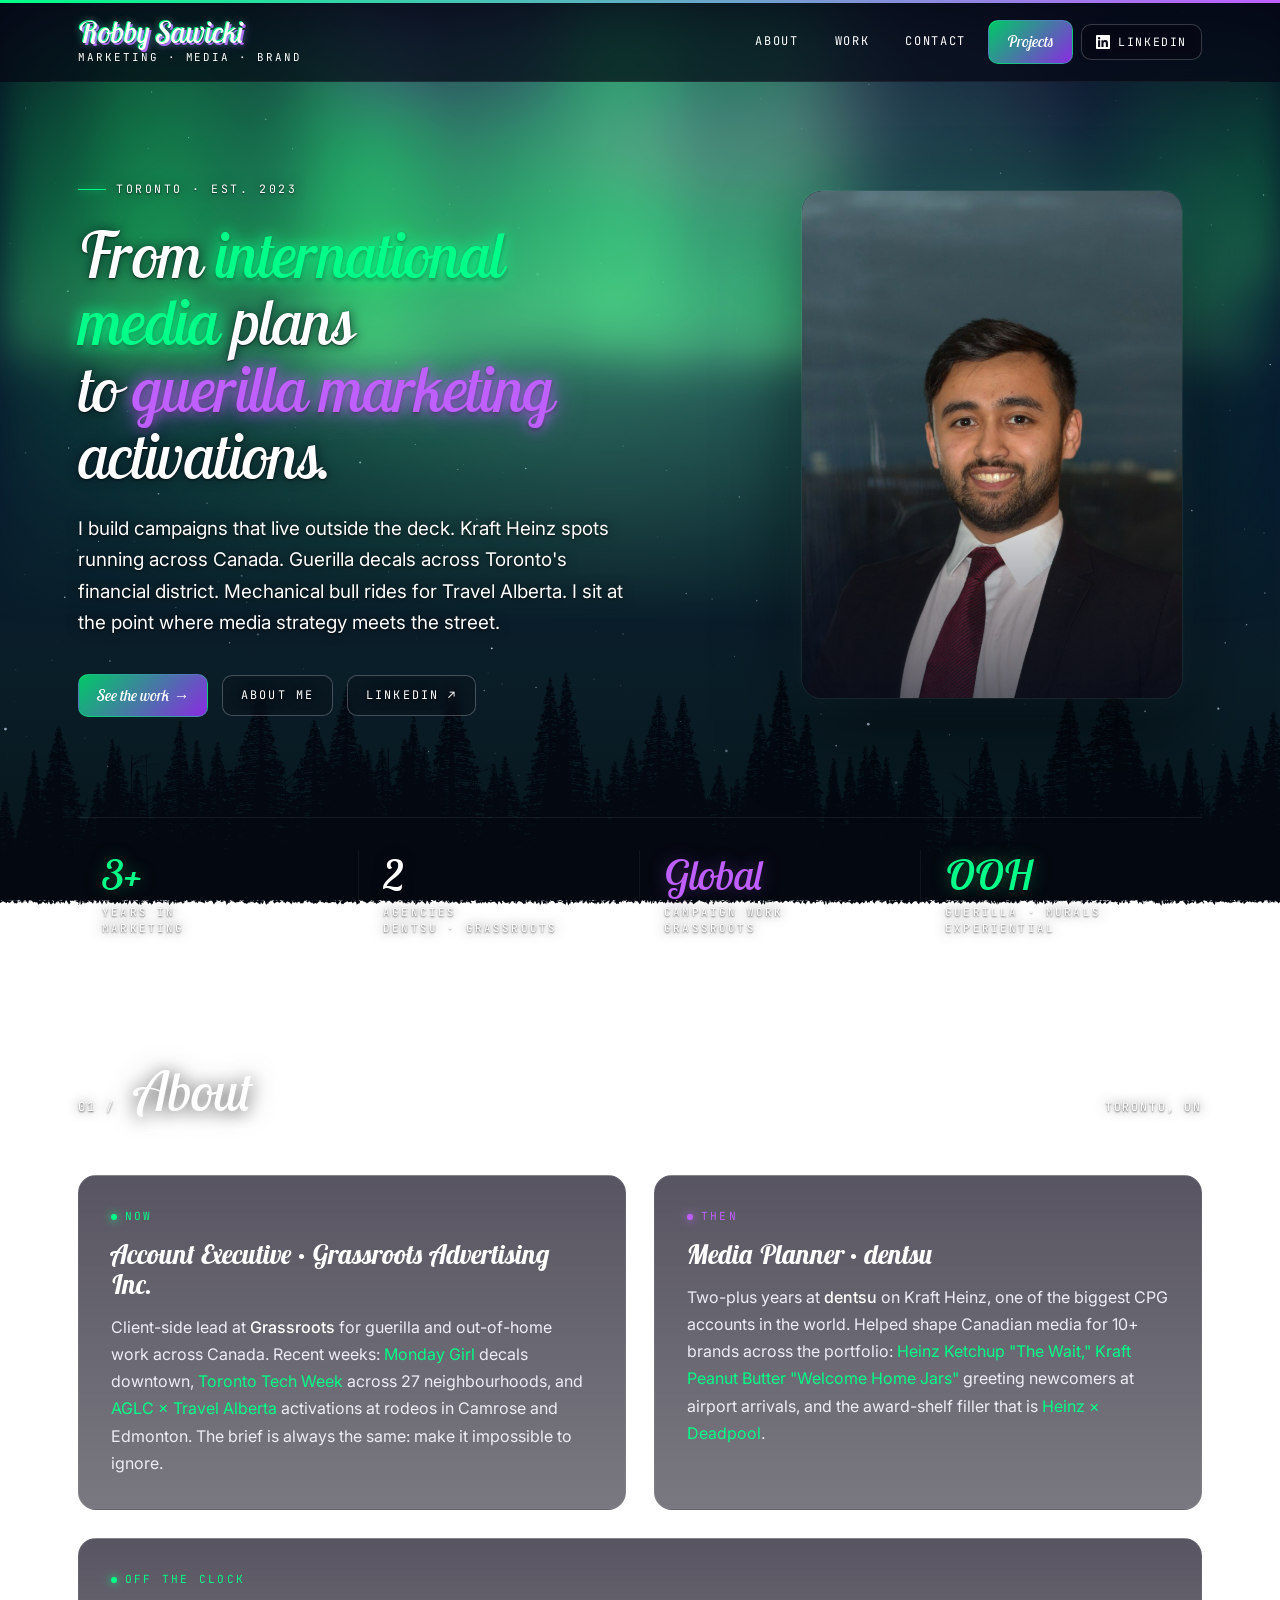
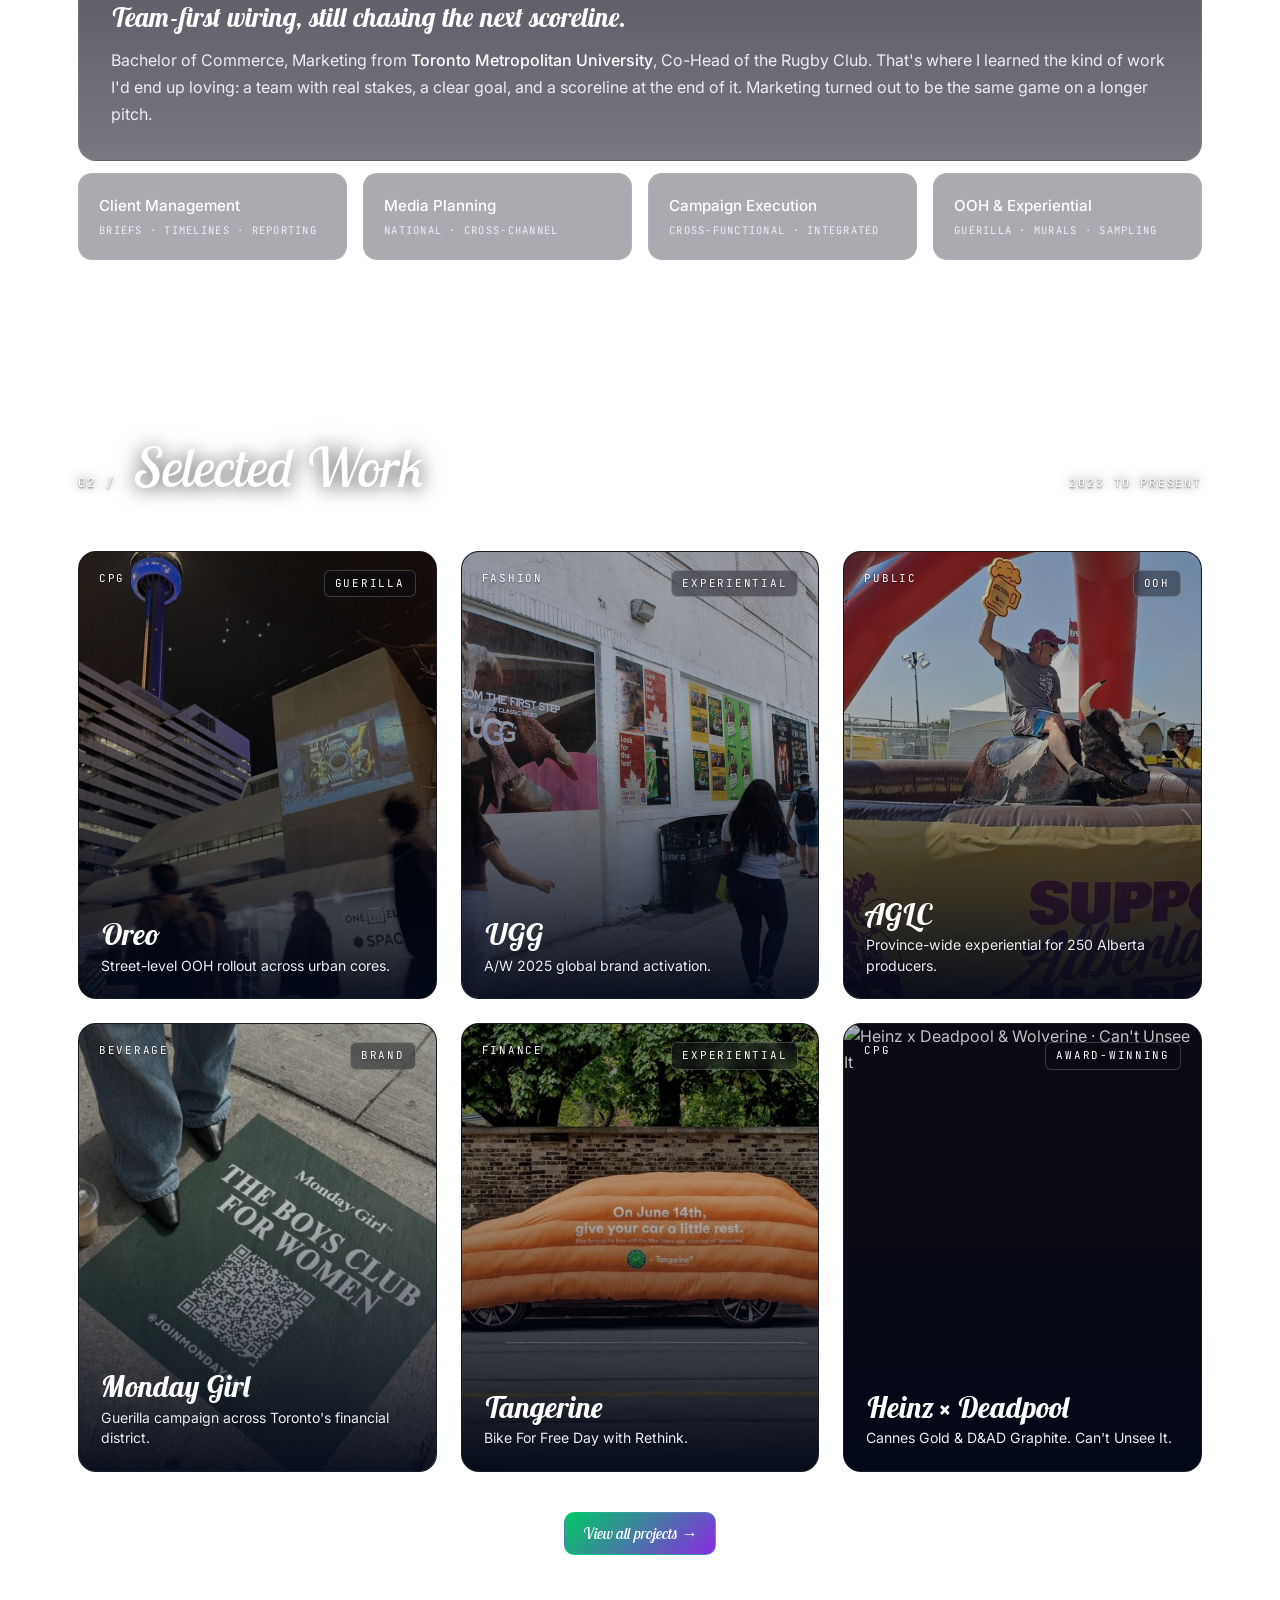
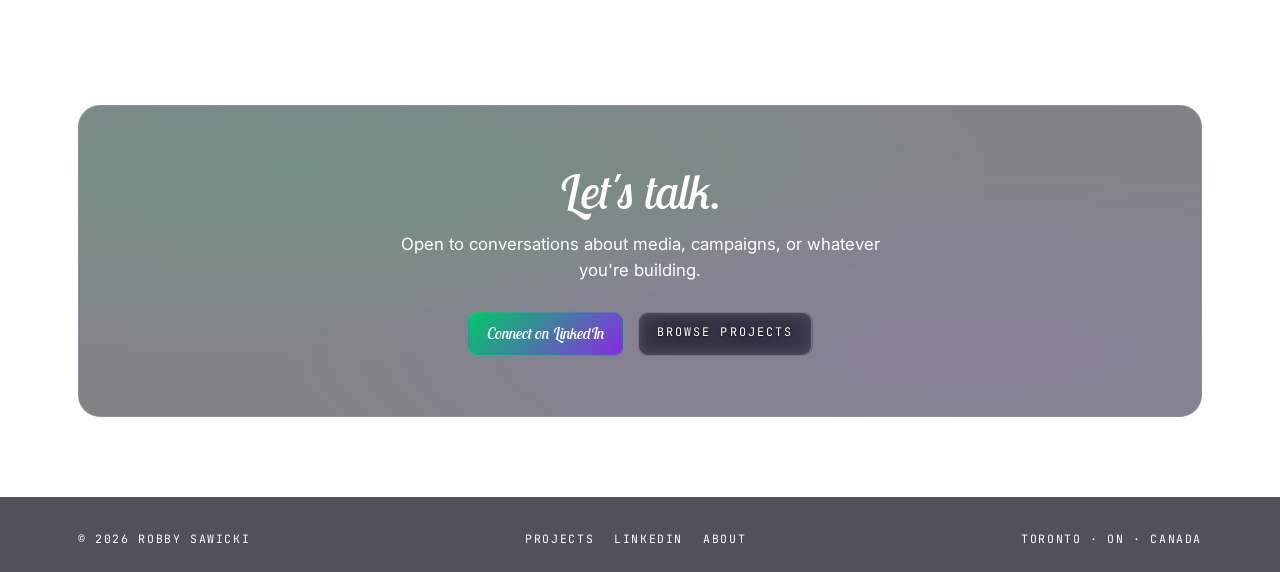
==== commit 760d3175: "Clean up duplicate and inconsistently-named media assets - Remove duplicate files: robby-profile.jpg" ====
--- a/index.html
+++ b/index.html
@@ -1194,7 +1194,7 @@
 
       <div class="projects-grid">
         <a href="projects.html" class="project-card">
-          <img src="images/Oreo 1.jpg" alt="Oreo campaign">
+          <img src="images/oreo-1.jpg" alt="Oreo campaign">
           <div class="project-meta">
             <span>CPG</span>
             <span class="tag">Guerilla</span>
@@ -1207,7 +1207,7 @@
         </a>
 
         <a href="projects.html" class="project-card">
-          <img src="images/UGG 1.JPG" alt="UGG campaign">
+          <img src="images/ugg-1.jpg" alt="UGG campaign">
           <div class="project-meta">
             <span>Fashion</span>
             <span class="tag">Experiential</span>
@@ -1233,7 +1233,7 @@
         </a>
 
         <a href="projects.html" class="project-card">
-          <img src="images/Good MG Pic.jpg" alt="Monday Girl campaign">
+          <img src="images/good-mg-pic.jpg" alt="Monday Girl campaign">
           <div class="project-meta">
             <span>Beverage</span>
             <span class="tag">Brand</span>
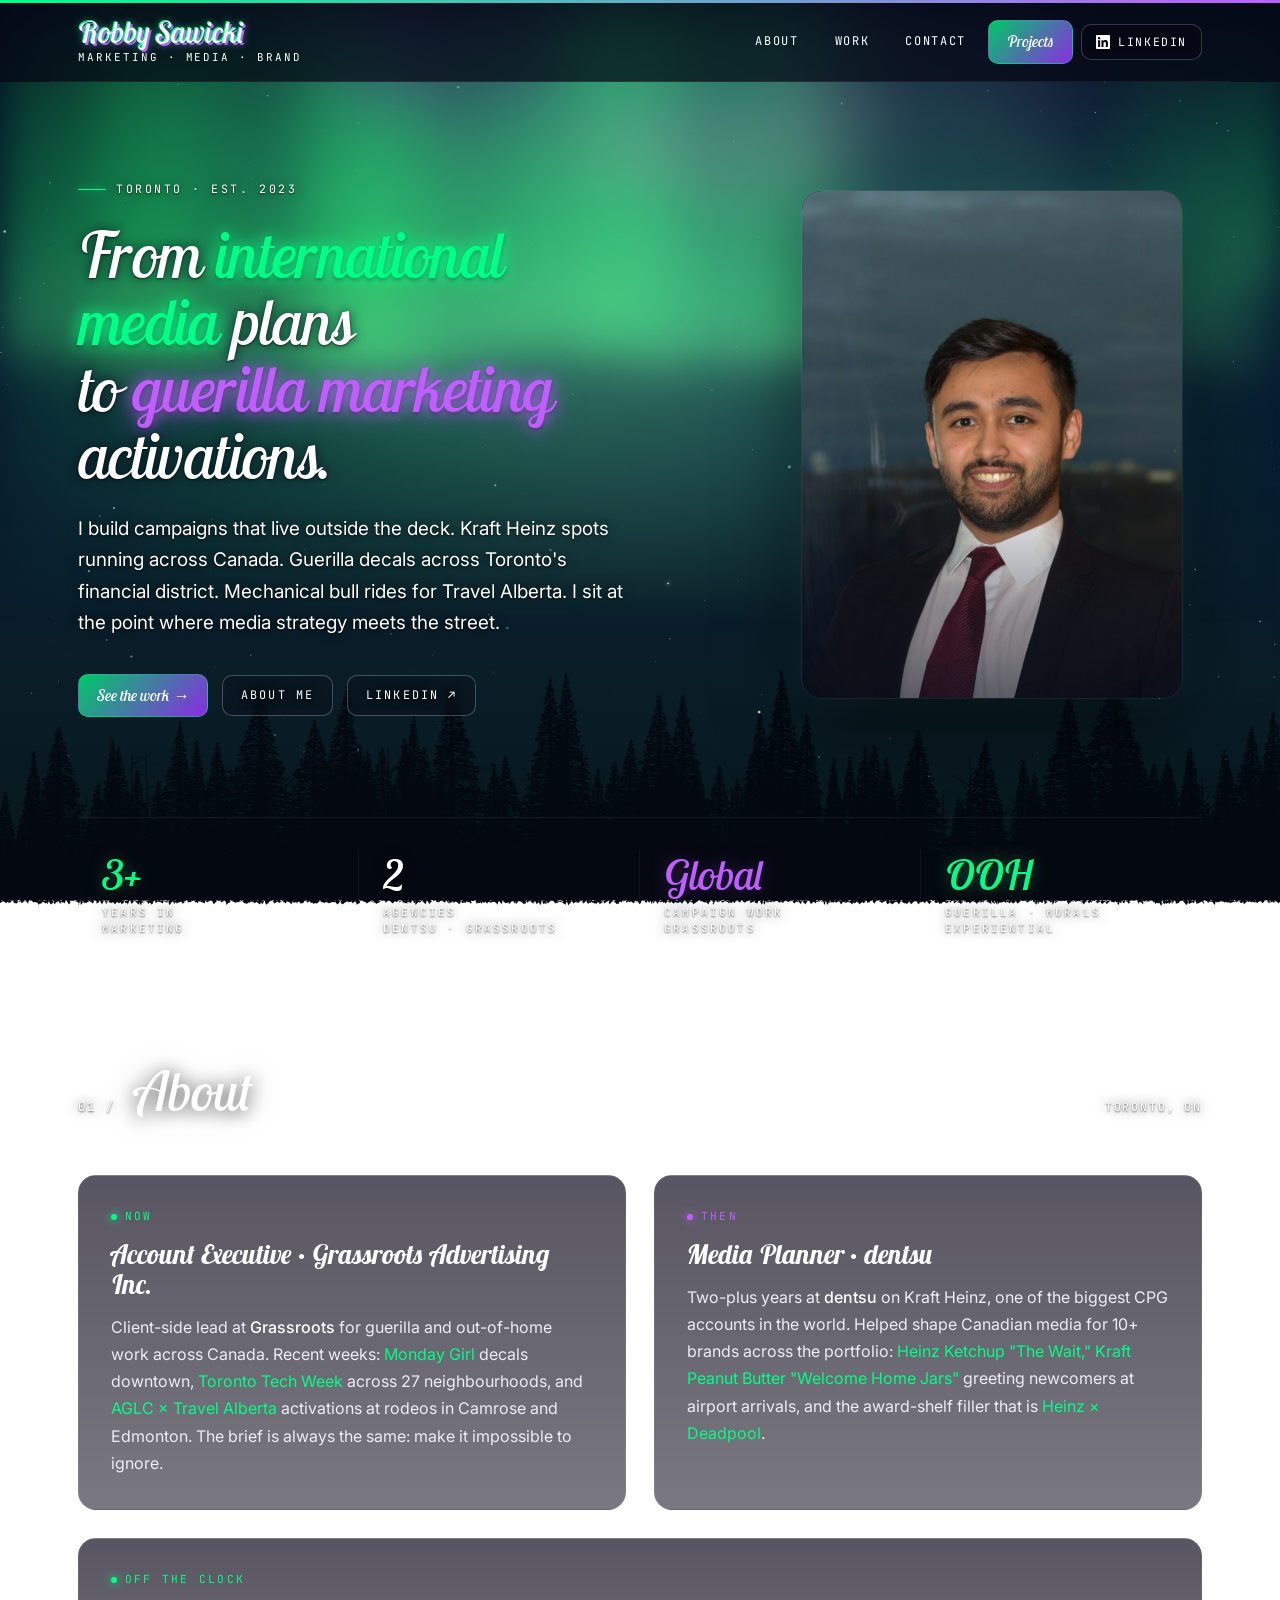
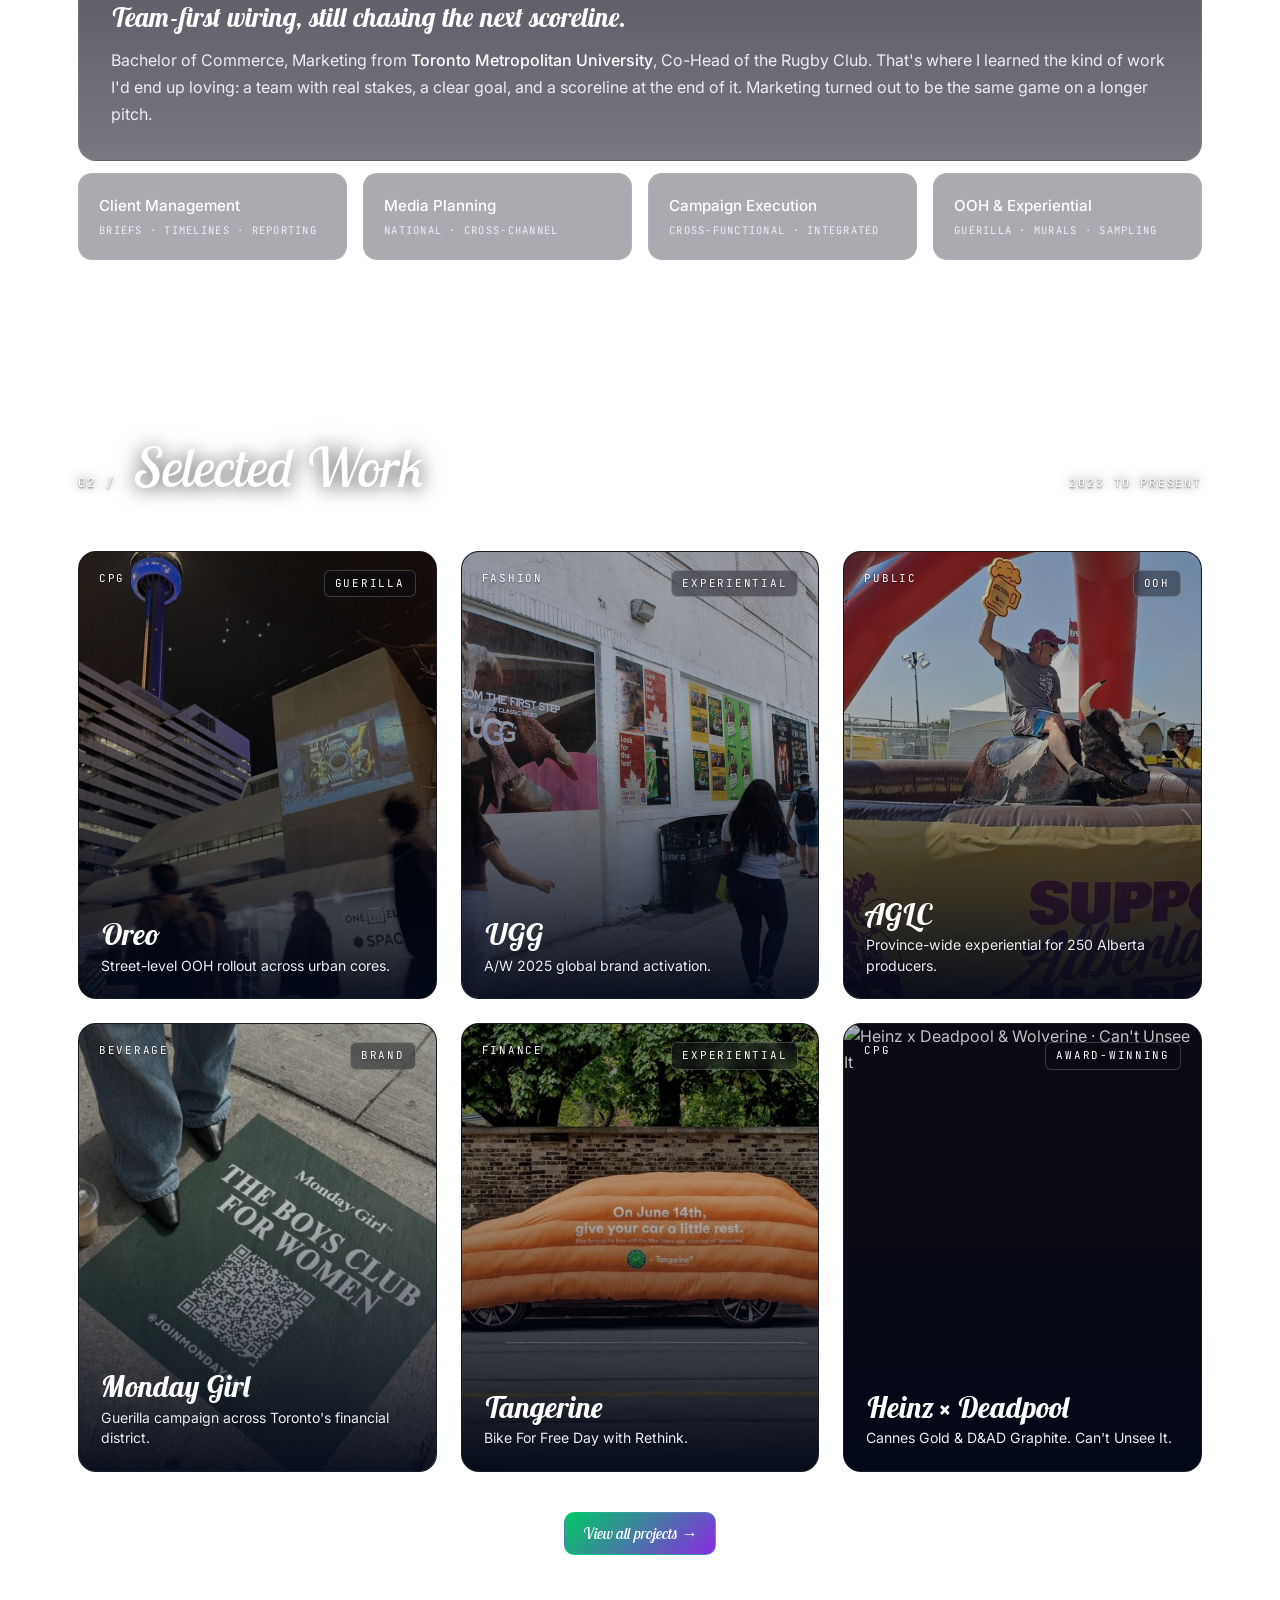
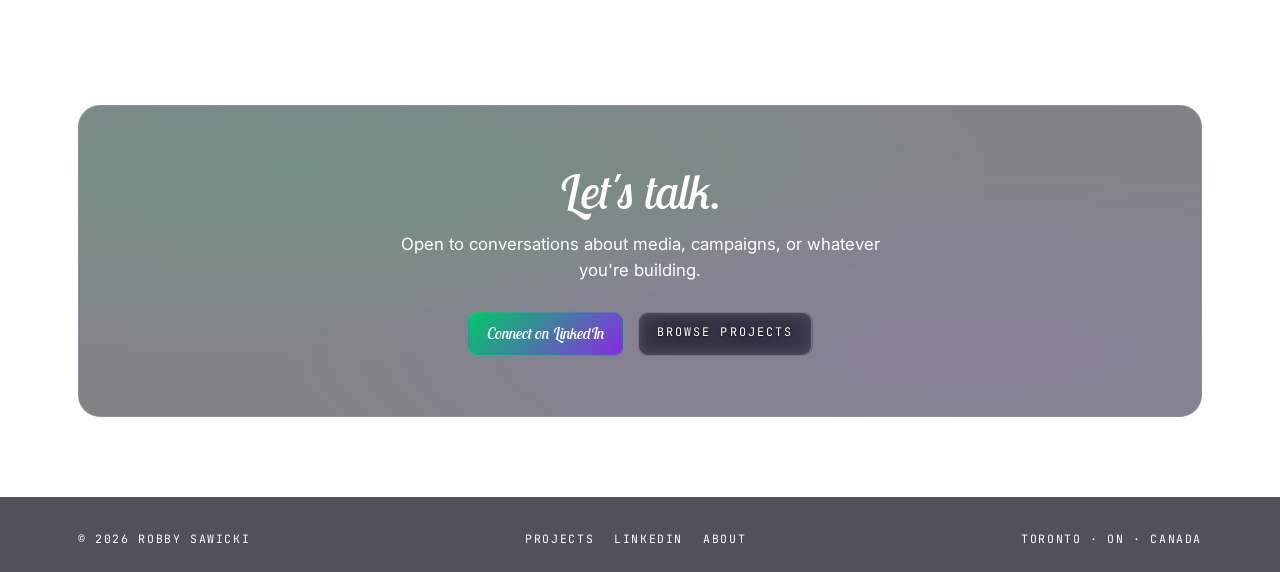
==== commit 35ba2319: "Add SEO meta tags, social previews, and structured data - Add meta description to all three pages - " ====
--- a/index.html
+++ b/index.html
@@ -5,7 +5,43 @@
     <meta name="viewport" content="width=device-width, initial-scale=1.0">
     <title>Robby Sawicki · Marketing Strategy & Brand Work</title>
 <link rel="canonical" href="https://robbysawicki.com/" />
-    
+    <meta name="description" content="Robby Sawicki is a Toronto marketing strategist building campaigns that live outside the deck — from international media plans to guerilla brand activations for Kraft Heinz, Travel Alberta and more.">
+    <meta name="author" content="Robby Sawicki">
+    <meta name="theme-color" content="#020818">
+
+    <!-- Open Graph (LinkedIn, Facebook, Slack, iMessage previews) -->
+    <meta property="og:type" content="website">
+    <meta property="og:site_name" content="Robby Sawicki">
+    <meta property="og:title" content="Robby Sawicki · Marketing Strategy & Brand Work">
+    <meta property="og:description" content="Toronto marketing strategist building campaigns that live outside the deck — from international media plans to guerilla brand activations.">
+    <meta property="og:url" content="https://robbysawicki.com/">
+    <meta property="og:image" content="https://robbysawicki.com/robby.jpg">
+
+    <!-- Twitter / X card -->
+    <meta name="twitter:card" content="summary_large_image">
+    <meta name="twitter:title" content="Robby Sawicki · Marketing Strategy & Brand Work">
+    <meta name="twitter:description" content="Toronto marketing strategist building campaigns that live outside the deck — from international media plans to guerilla brand activations.">
+    <meta name="twitter:image" content="https://robbysawicki.com/robby.jpg">
+
+    <!-- Structured data: Person -->
+    <script type="application/ld+json">
+    {
+      "@context": "https://schema.org",
+      "@type": "Person",
+      "name": "Robby Sawicki",
+      "url": "https://robbysawicki.com/",
+      "image": "https://robbysawicki.com/robby.jpg",
+      "jobTitle": "Marketing Strategist",
+      "address": {
+        "@type": "PostalAddress",
+        "addressLocality": "Toronto",
+        "addressRegion": "ON",
+        "addressCountry": "CA"
+      },
+      "sameAs": ["https://www.linkedin.com/in/robbysawicki/"]
+    }
+    </script>
+
     <!-- Google tag (gtag.js) -->
     <script async src="https://www.googletagmanager.com/gtag/js?id=G-FV4TMDNM33"></script>
     <script>
